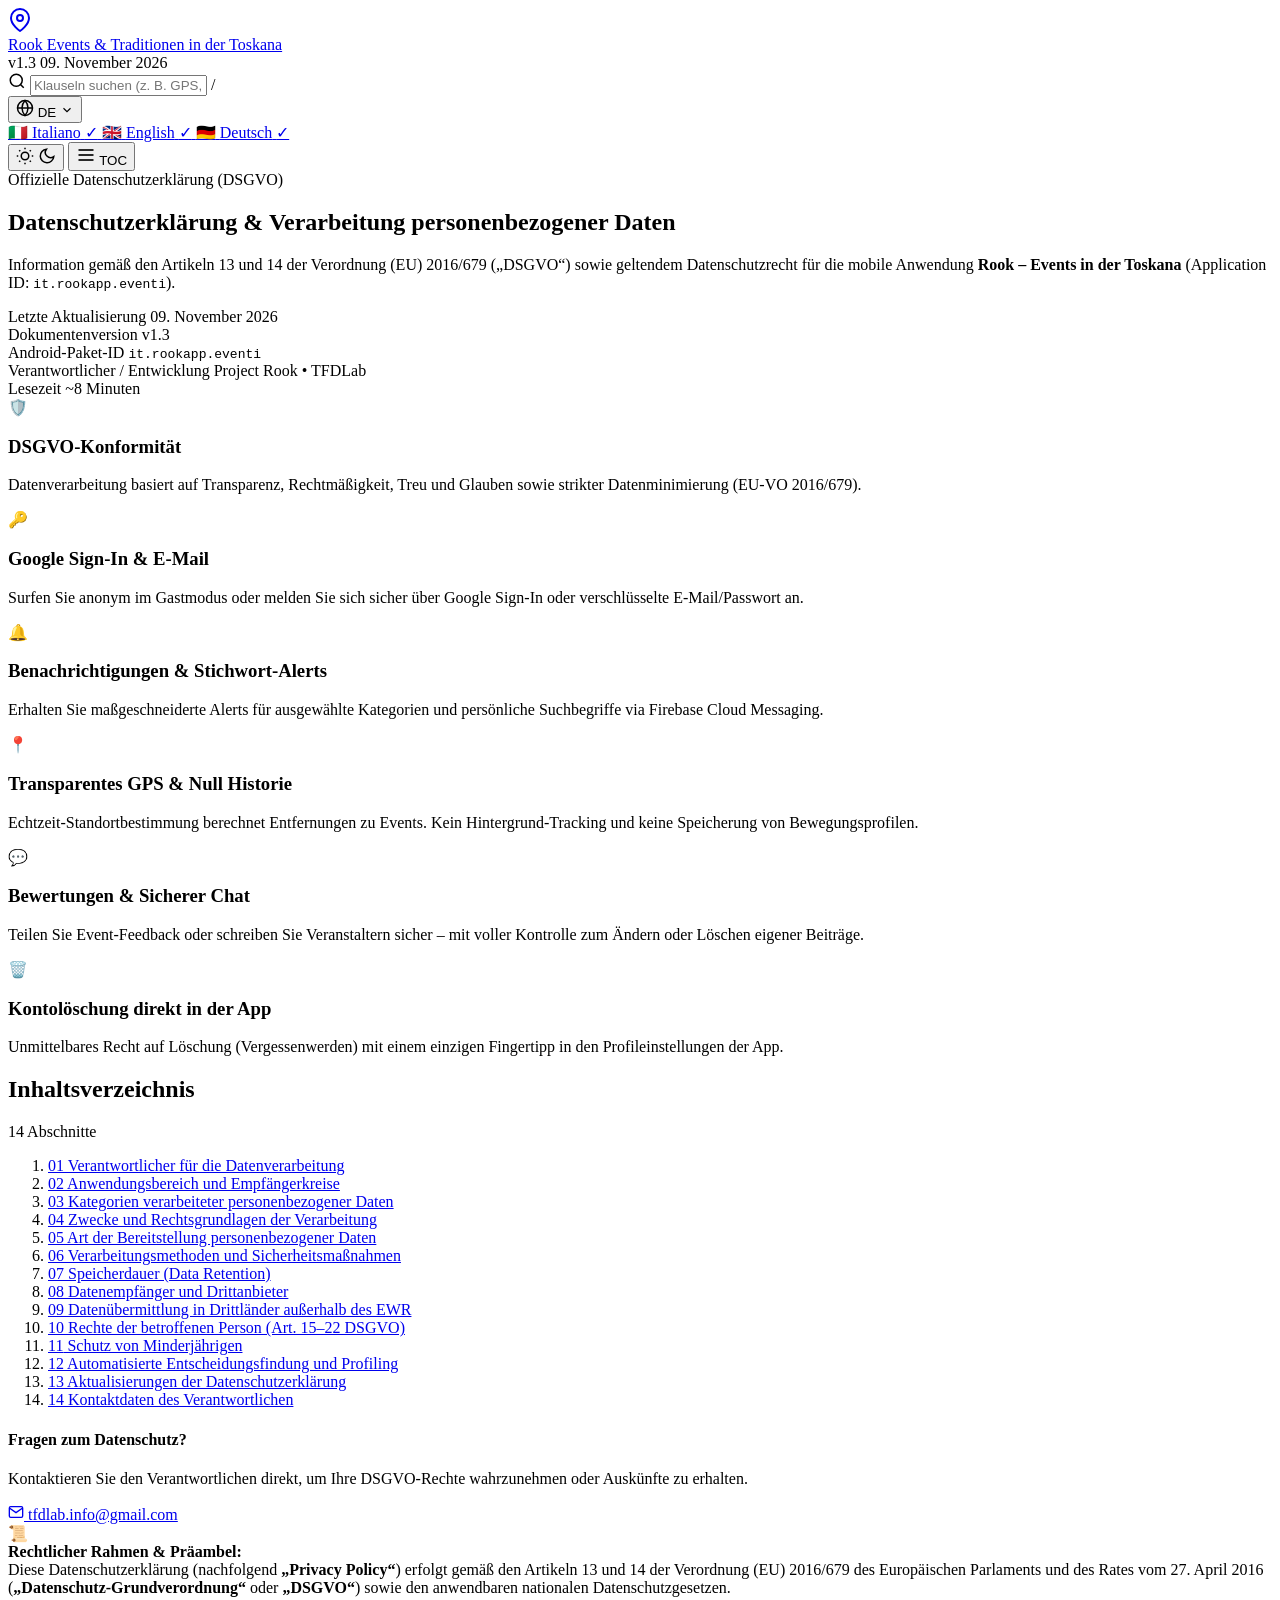
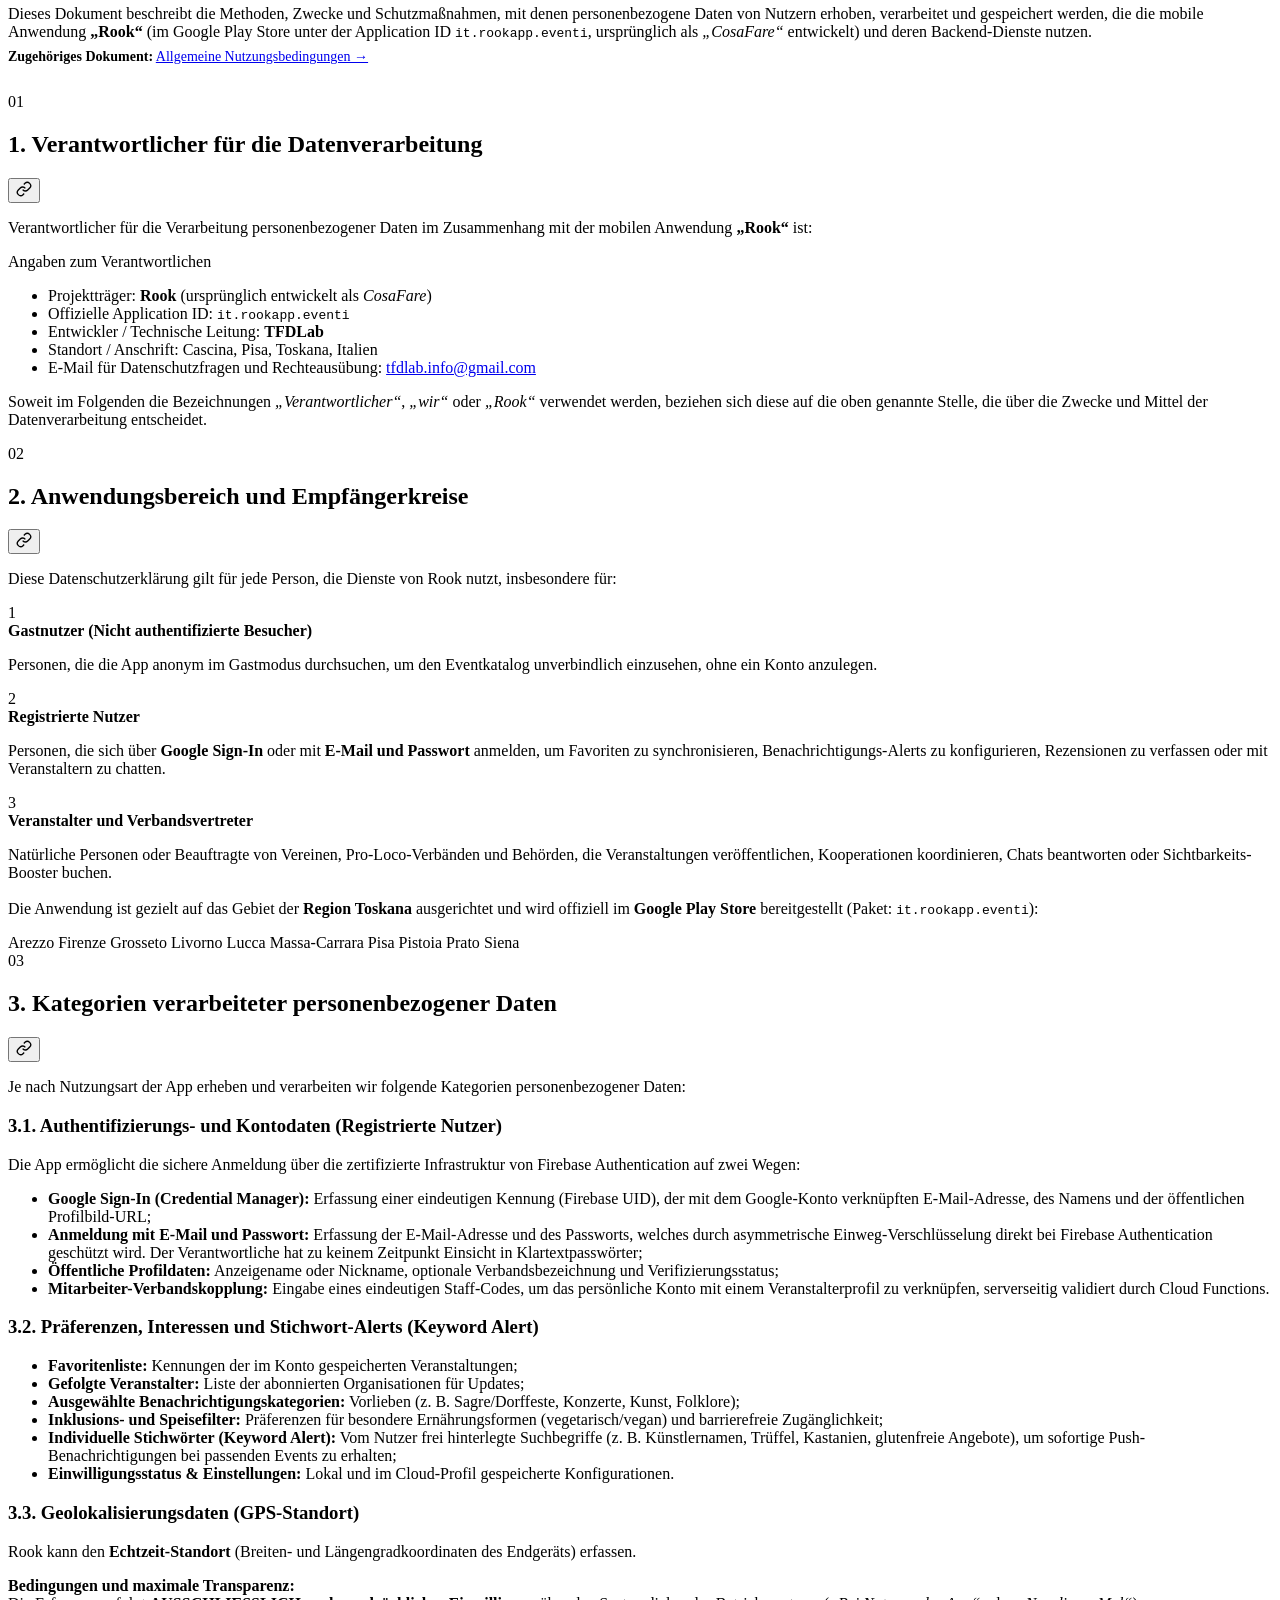
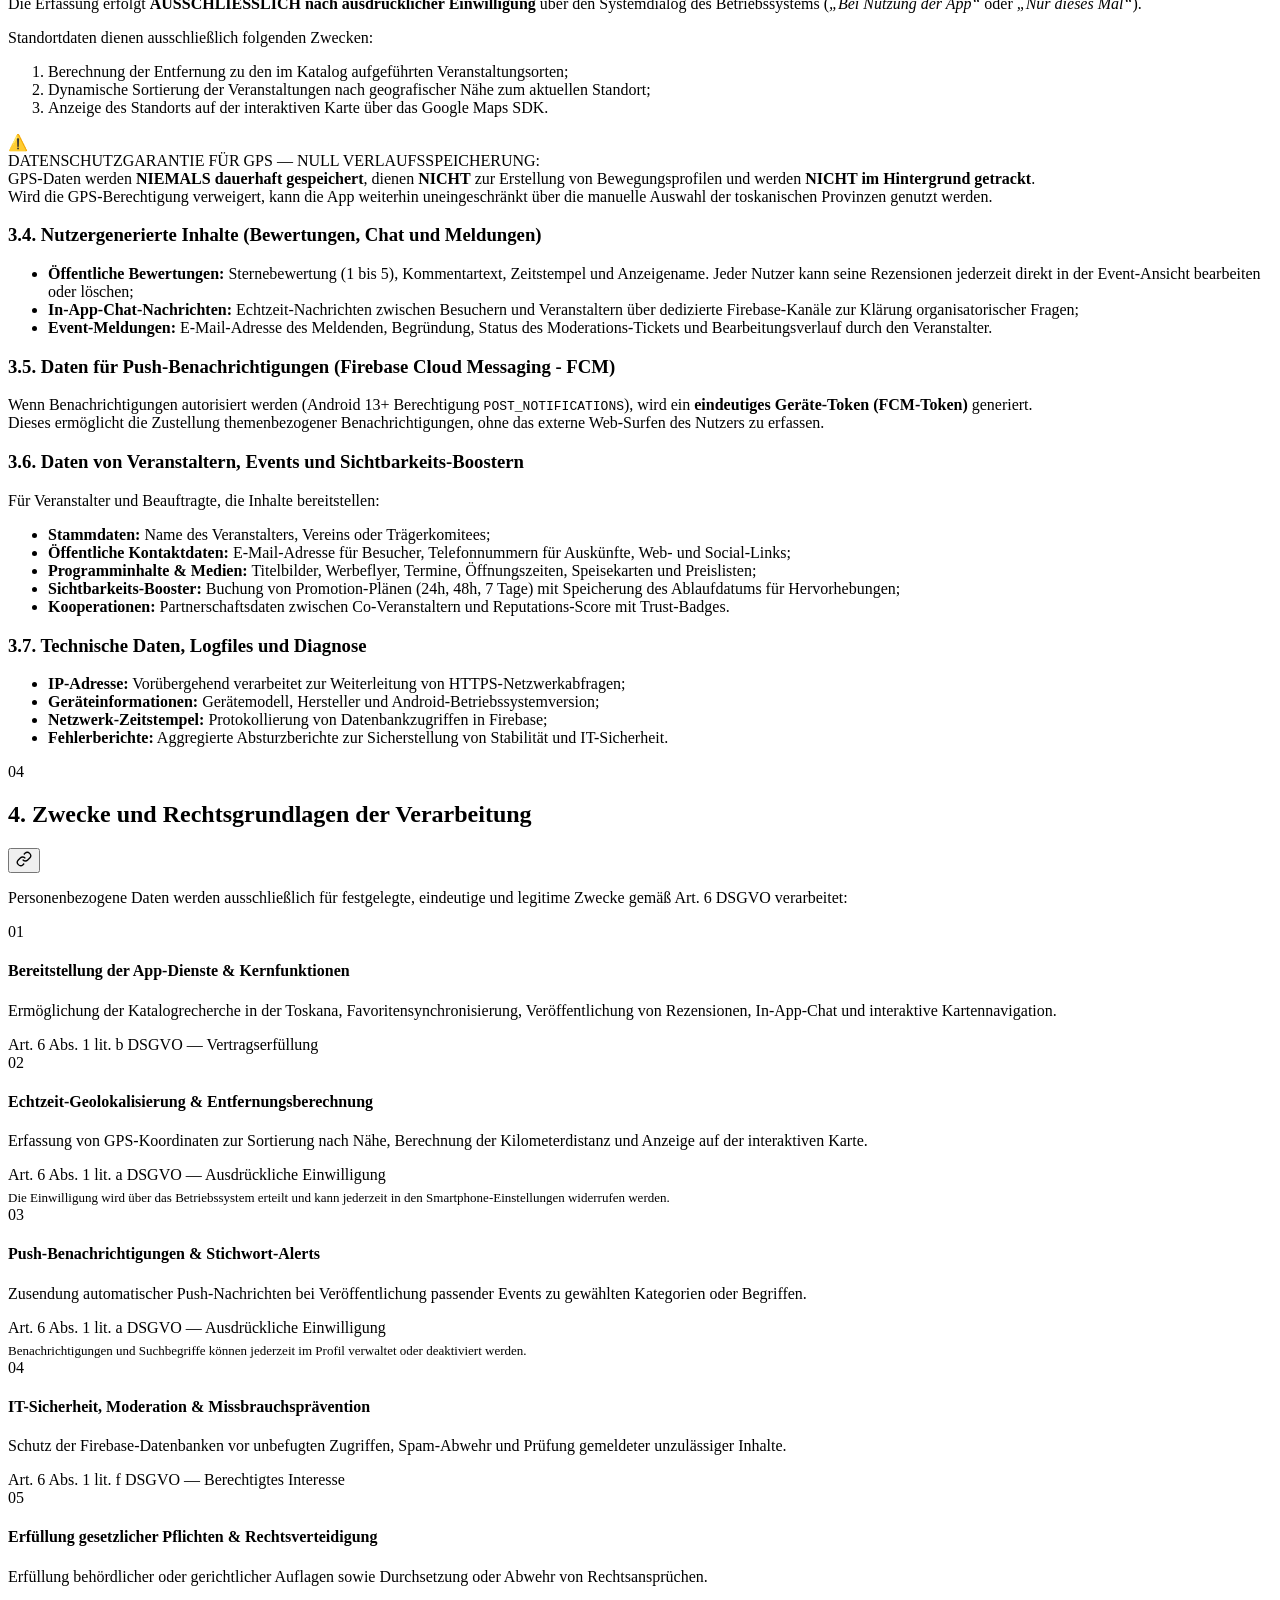
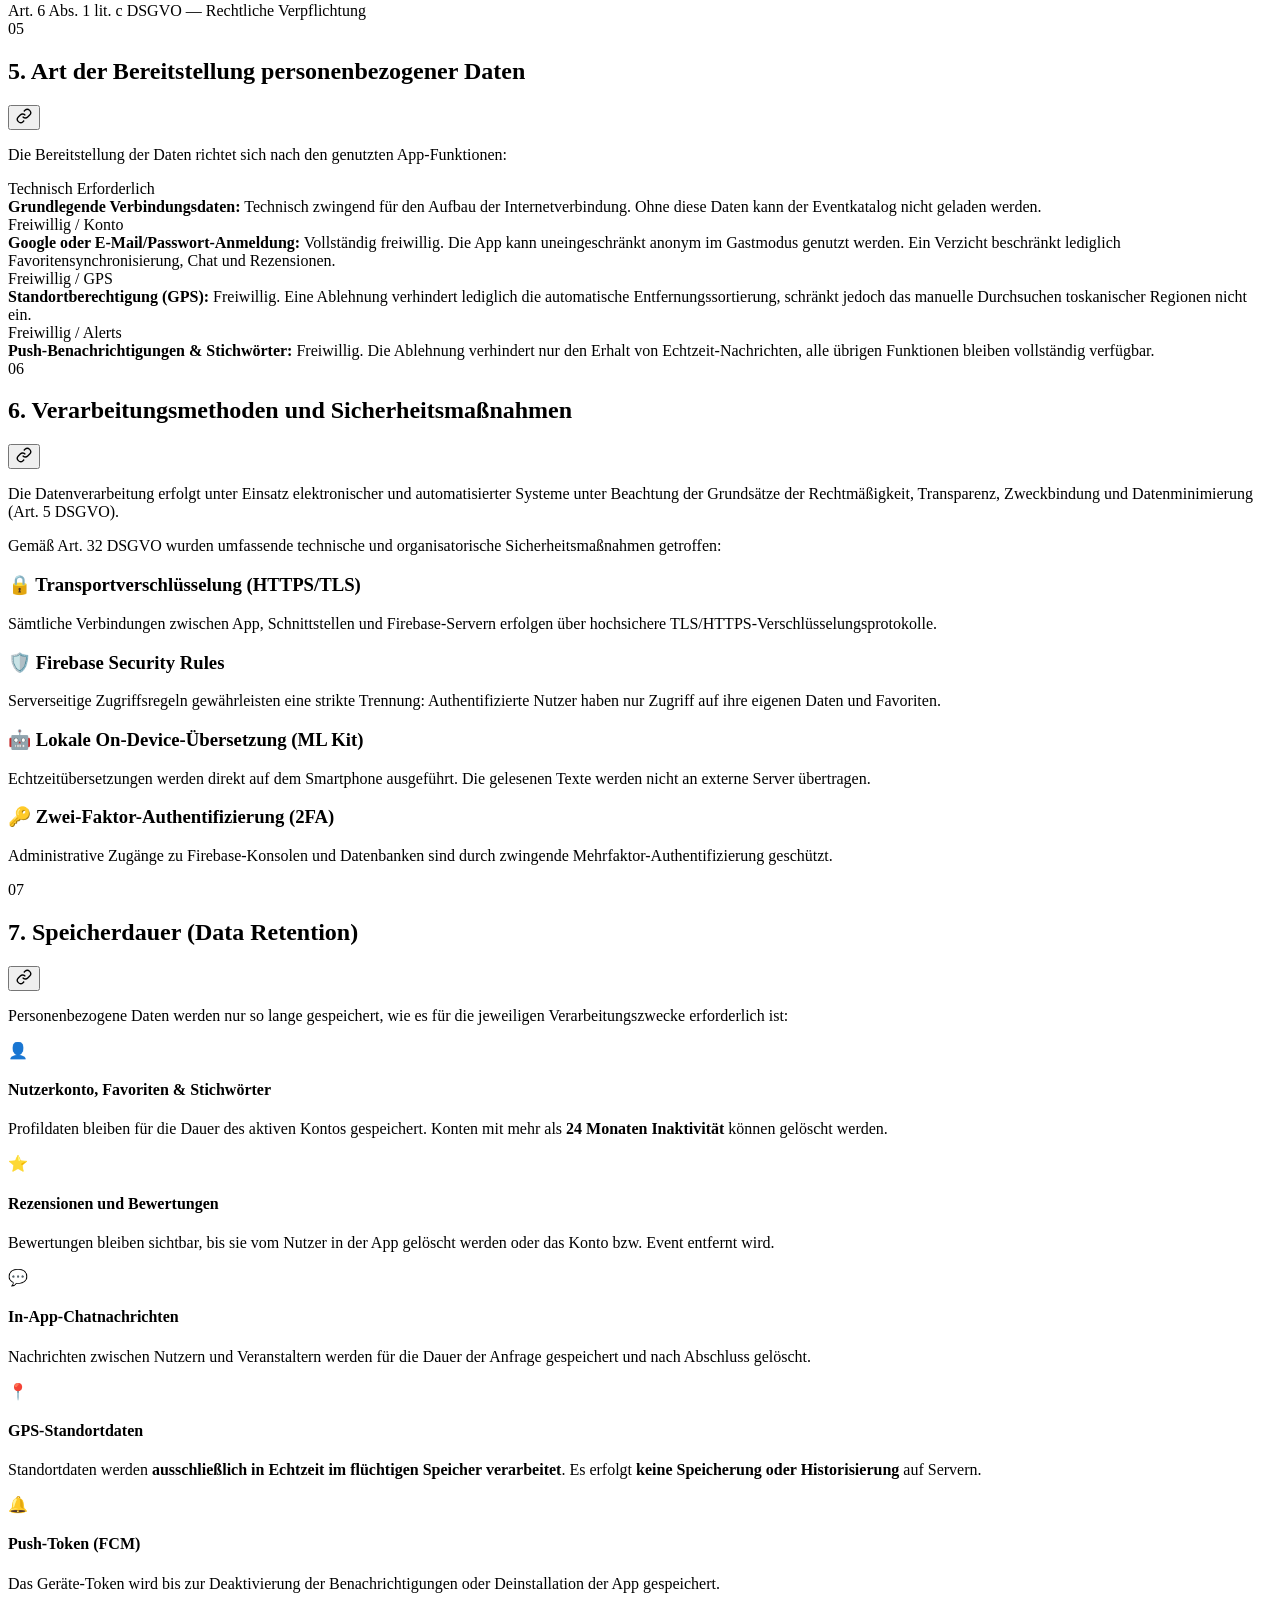
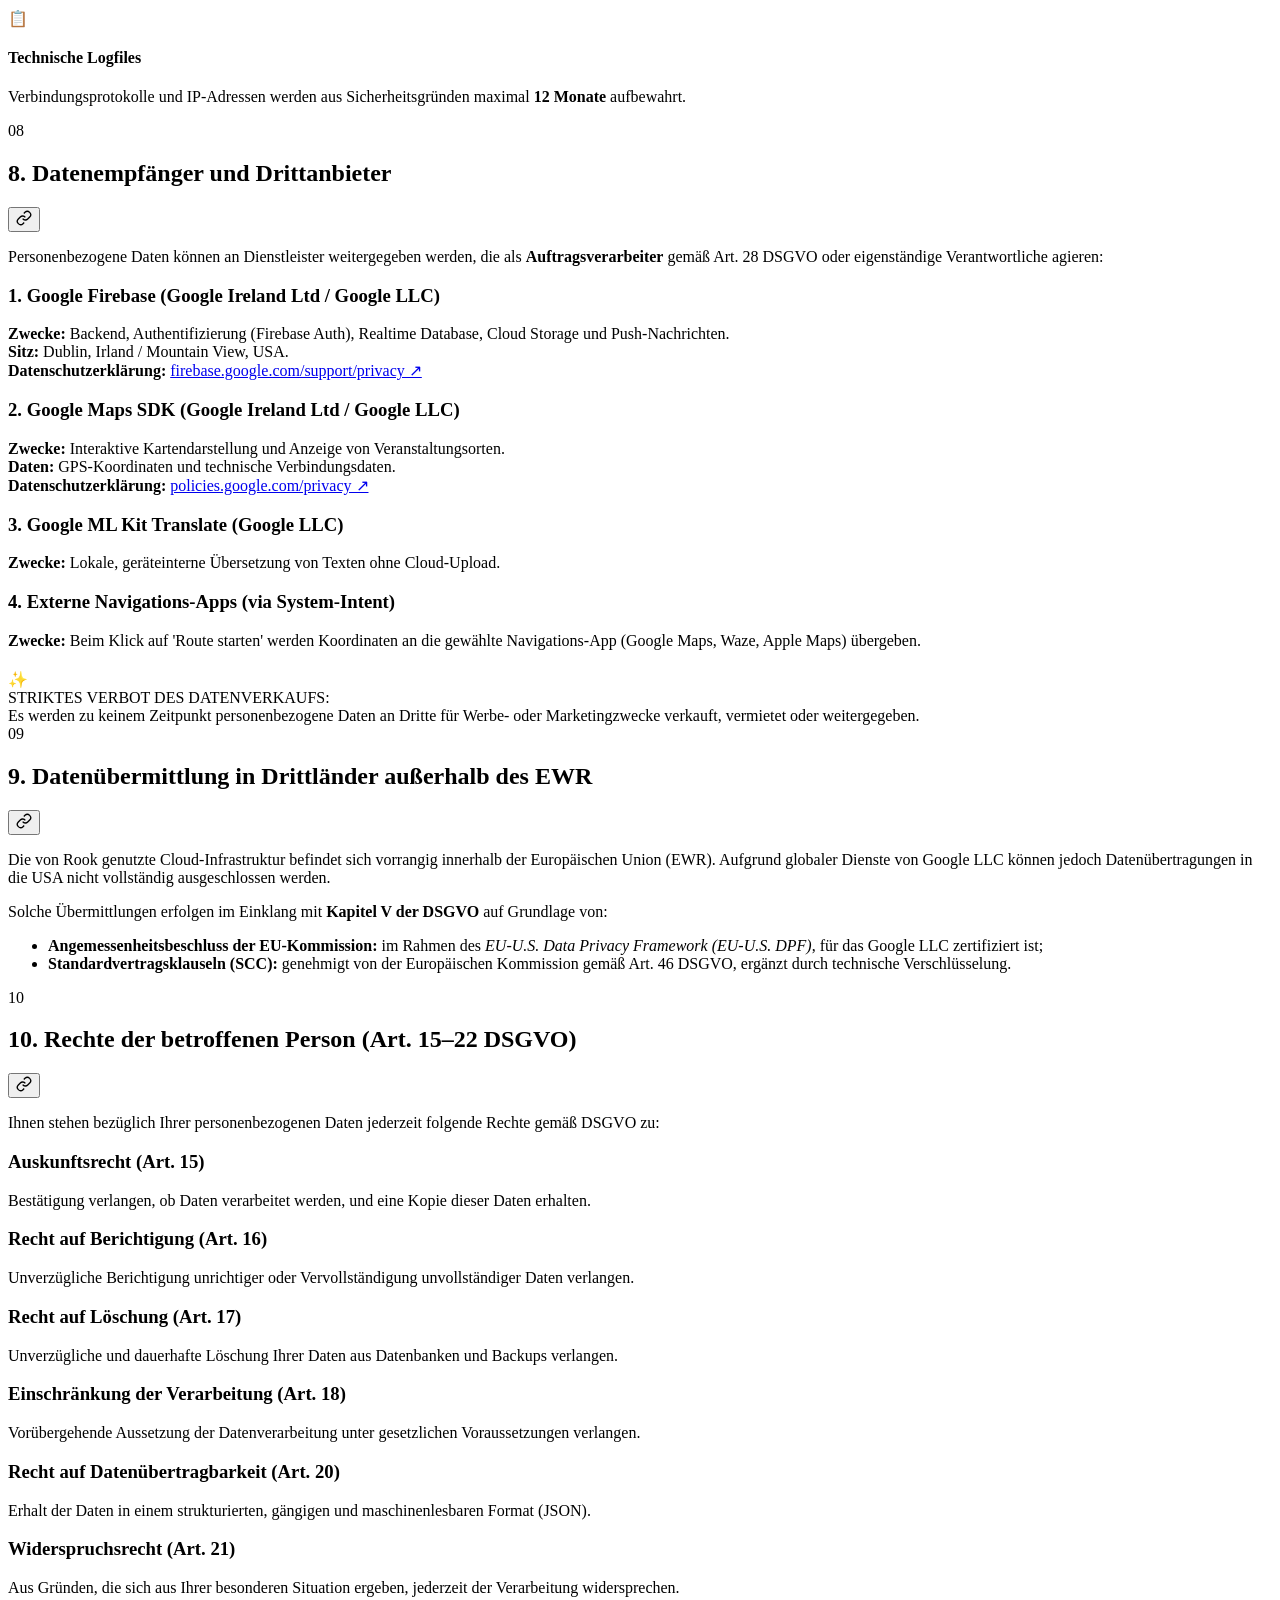
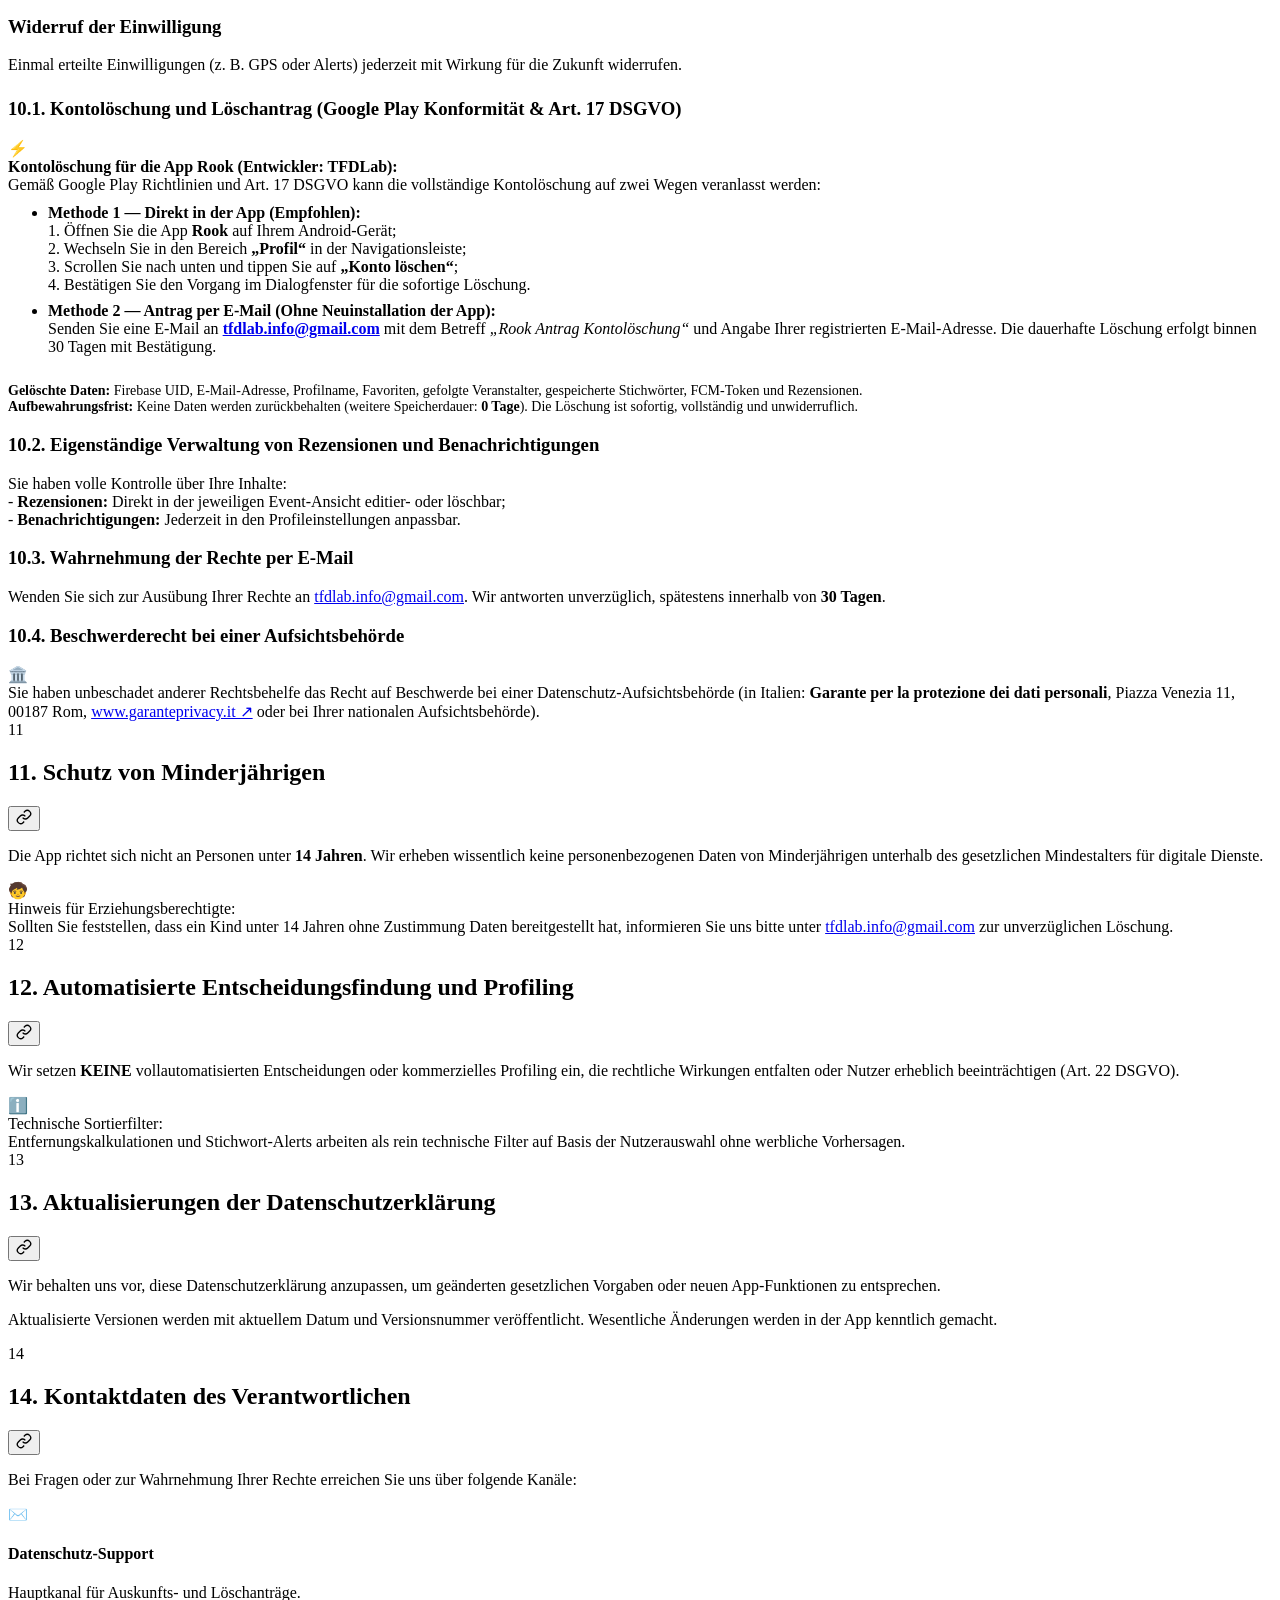
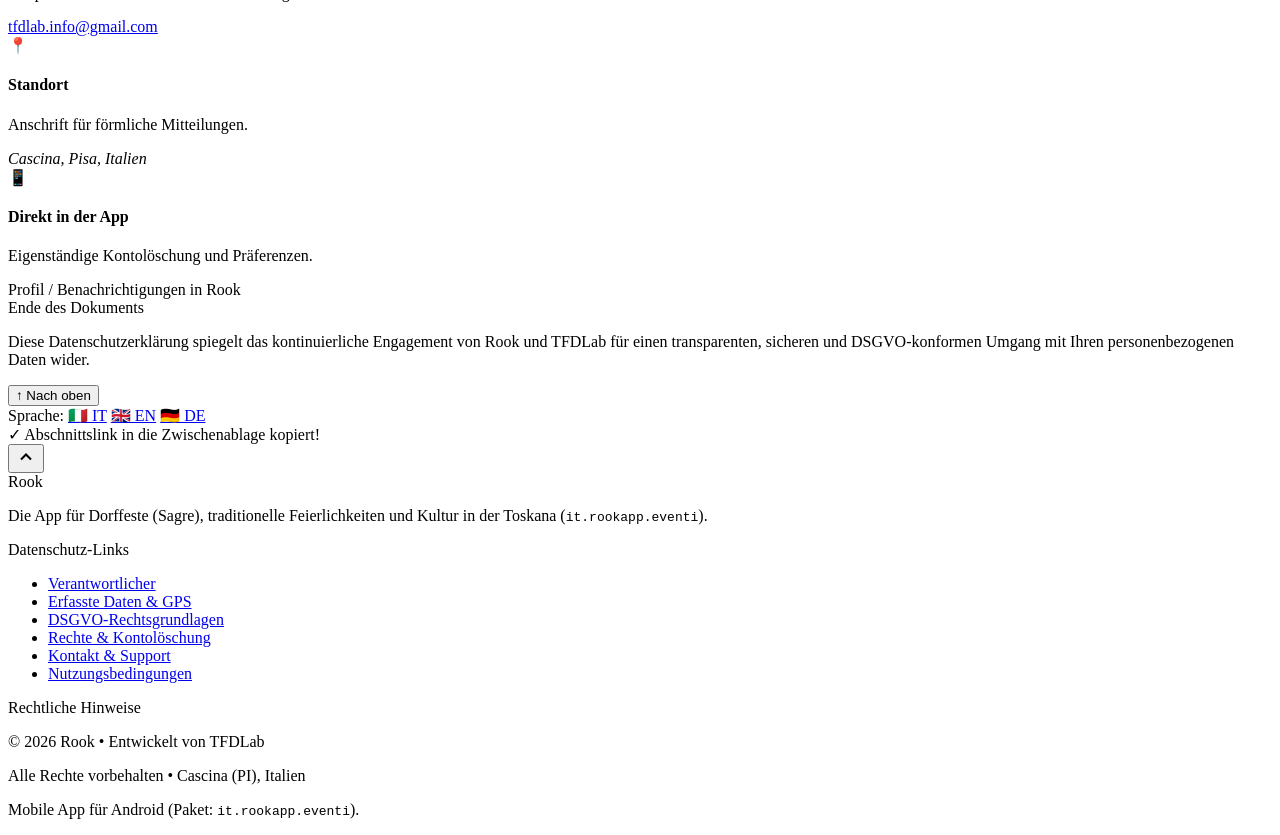
==== de.html @ cf8d80d8 "i18n: sostituito tasto stampa con selettore lingua (IT, EN, DE)" ====
<!DOCTYPE html>
<html lang="de">
<head>
  <meta charset="UTF-8">
  <meta name="viewport" content="width=device-width, initial-scale=1.0">
  <title>Datenschutzerklärung — Rook</title>
  <meta name="description" content="Informationen zur Verarbeitung personenbezogener Daten (Datenschutzerklärung) der mobilen Anwendung Rook – Events in der Toskana (it.rookapp.eventi) gemäß EU-Verordnung 2016/679 (DSGVO).">
  <meta name="theme-color" content="#c84b31">

  <!-- Favicon SVG Identitaria Rook / Toscana -->
  <link rel="icon" type="image/svg+xml" href="data:image/svg+xml,<svg xmlns='http://www.w3.org/2000/svg' viewBox='0 0 32 32'><circle cx='16' cy='16' r='16' fill='%23c84b31'/><path d='M10 8h12v4l-2 2v6h2v4H8v-4h2v-6l-2-2V8h2zm3 3v2h2v-2h-2zm4 0v2h2v-2h-2z' fill='white'/></svg>">

  <!-- Google Fonts: Plus Jakarta Sans & JetBrains Mono -->
  <link rel="preconnect" href="https://fonts.googleapis.com">
  <link rel="preconnect" href="https://fonts.gstatic.com" crossorigin>
  <link href="https://fonts.googleapis.com/css2?family=Plus+Jakarta+Sans:ital,wght@0,300;0,400;0,500;0,600;0,700;0,800;1,400&family=JetBrains+Mono:wght@400;500;700&display=swap" rel="stylesheet">

  <link rel="stylesheet" href="/privacy/style.css">
</head>
<body>
  <!-- Reading Progress Bar -->
  <div id="readingProgress" class="reading-progress-bar" aria-hidden="true"></div>

  <!-- Header -->
  <header class="site-header">
    <div class="header-container">
      <div class="brand-group">
        <a href="#hero" class="brand-logo" aria-label="Home">
          <span class="logo-icon">
            <svg viewBox="0 0 24 24" width="24" height="24" fill="none" stroke="currentColor" stroke-width="2" stroke-linecap="round" stroke-linejoin="round">
              <path d="M21 10c0 7-9 13-9 13s-9-6-9-13a9 9 0 0 1 18 0z"></path>
              <circle cx="12" cy="10" r="3"></circle>
            </svg>
          </span>
          <div class="brand-text">
            <span class="brand-name">Rook</span>
            <span class="brand-tagline">Events & Traditionen in der Toskana</span>
          </div>
        </a>
        <div class="header-badges">
          <span class="badge badge-version">v1.3</span>
          <span class="badge badge-date">09. November 2026</span>
        </div>
      </div>

      <!-- Header Actions -->
      <div class="header-actions">
        <!-- Quick Search Box -->
        <div class="search-box">
          <svg class="search-icon" viewBox="0 0 24 24" width="18" height="18" fill="none" stroke="currentColor" stroke-width="2">
            <circle cx="11" cy="11" r="8"></circle>
            <line x1="21" y1="21" x2="16.65" y2="16.65"></line>
          </svg>
          <input type="text" id="searchInput" placeholder="Klauseln suchen (z. B. GPS, Benachrichtigungen, Stichworte, Bewertungen)..." aria-label="Search">
          <button id="clearSearchBtn" class="clear-search-btn" aria-label="Clear" hidden>&times;</button>
          <span class="search-shortcut" title="Press / or Ctrl+K to search">/</span>
        </div>

        <!-- Language Switcher -->
        <div class="lang-switcher" id="langSwitcher">
          <button id="langBtn" class="action-btn lang-btn" aria-haspopup="true" aria-expanded="false" title="Switch language">
            <svg class="icon-globe" viewBox="0 0 24 24" width="18" height="18" fill="none" stroke="currentColor" stroke-width="2">
              <circle cx="12" cy="12" r="10"></circle>
              <line x1="2" y1="12" x2="22" y2="12"></line>
              <path d="M12 2a15.3 15.3 0 0 1 4 10 15.3 15.3 0 0 1-4 10 15.3 15.3 0 0 1-4-10 15.3 15.3 0 0 1 4-10z"></path>
            </svg>
            <span class="btn-text">DE</span>
            <svg class="icon-chevron" viewBox="0 0 24 24" width="14" height="14" fill="none" stroke="currentColor" stroke-width="2">
              <polyline points="6 9 12 15 18 9"></polyline>
            </svg>
          </button>
          <div class="lang-dropdown" id="langDropdown" role="menu">
            <a href="index.html" class="lang-dropdown-item" data-lang="it" role="menuitem">
              <span class="flag">🇮🇹</span>
              <span class="label">Italiano</span>
              <span class="check">✓</span>
            </a>
            <a href="en.html" class="lang-dropdown-item" data-lang="en" role="menuitem">
              <span class="flag">🇬🇧</span>
              <span class="label">English</span>
              <span class="check">✓</span>
            </a>
            <a href="#" class="lang-dropdown-item active" data-lang="de" role="menuitem">
              <span class="flag">🇩🇪</span>
              <span class="label">Deutsch</span>
              <span class="check">✓</span>
            </a>
          </div>
        </div>

        <!-- Light/Dark Theme Switcher -->
        <button id="themeToggle" class="action-btn theme-btn" aria-label="Toggle dark/light theme" title="Toggle theme">
          <svg class="icon-sun" viewBox="0 0 24 24" width="18" height="18" fill="none" stroke="currentColor" stroke-width="2">
            <circle cx="12" cy="12" r="5"></circle>
            <line x1="12" y1="1" x2="12" y2="3"></line>
            <line x1="12" y1="21" x2="12" y2="23"></line>
            <line x1="4.22" y1="4.22" x2="5.64" y2="5.64"></line>
            <line x1="18.36" y1="18.36" x2="19.78" y2="19.78"></line>
            <line x1="1" y1="12" x2="3" y2="12"></line>
            <line x1="21" y1="12" x2="23" y2="12"></line>
            <line x1="4.22" y1="19.78" x2="5.64" y2="18.36"></line>
            <line x1="18.36" y1="5.64" x2="19.78" y2="4.22"></line>
          </svg>
          <svg class="icon-moon" viewBox="0 0 24 24" width="18" height="18" fill="none" stroke="currentColor" stroke-width="2">
            <path d="M21 12.79A9 9 0 1 1 11.21 3 7 7 0 0 0 21 12.79z"></path>
          </svg>
        </button>

        <!-- Mobile TOC Toggle -->
        <button id="mobileTocToggle" class="action-btn mobile-toc-btn" aria-label="Toggle contents index">
          <svg viewBox="0 0 24 24" width="20" height="20" fill="none" stroke="currentColor" stroke-width="2">
            <line x1="3" y1="12" x2="21" y2="12"></line>
            <line x1="3" y1="6" x2="21" y2="6"></line>
            <line x1="3" y1="18" x2="21" y2="18"></line>
          </svg>
          <span class="btn-text">TOC</span>
        </button>
      </div>
    </div>
  </header>

  <!-- Search Results Counter -->
  <div id="searchStatusBar" class="search-status-bar" hidden>
    <div class="search-status-inner">
      <span id="searchResultCount">0 matches found</span>
      <div class="search-nav-controls">
        <button id="prevMatchBtn" title="Previous (Shift+Enter)">&uarr;</button>
        <button id="nextMatchBtn" title="Next (Enter)">&darr;</button>
        <button id="closeSearchAlertBtn" class="close-search">&times;</button>
      </div>
    </div>
  </div>

  <!-- Main Container -->
  <div class="main-wrapper">
    <!-- Hero Section -->
    <section id="hero" class="hero-section">
      <div class="hero-content">
        <div class="hero-badge">
          <span class="badge-dot"></span>
          Offizielle Datenschutzerklärung (DSGVO)
        </div>
        <h1 class="hero-title">Datenschutzerklärung & Verarbeitung personenbezogener Daten</h1>
        <p class="hero-subtitle">
          Information gemäß den Artikeln 13 und 14 der Verordnung (EU) 2016/679 („DSGVO“) sowie geltendem Datenschutzrecht für die mobile Anwendung <strong>Rook – Events in der Toskana</strong> (Application ID: <code>it.rookapp.eventi</code>).
        </p>

        <!-- Metadata Strip -->
        <div class="meta-strip">
          <div class="meta-item">
            <span class="meta-label">Letzte Aktualisierung</span>
            <span class="meta-value">09. November 2026</span>
          </div>
          <div class="meta-divider"></div>
          <div class="meta-item">
            <span class="meta-label">Dokumentenversion</span>
            <span class="meta-value">v1.3</span>
          </div>
          <div class="meta-divider"></div>
          <div class="meta-item">
            <span class="meta-label">Android-Paket-ID</span>
            <span class="meta-value"><code>it.rookapp.eventi</code></span>
          </div>
          <div class="meta-divider"></div>
          <div class="meta-item">
            <span class="meta-label">Verantwortlicher / Entwicklung</span>
            <span class="meta-value">Project Rook &bull; TFDLab</span>
          </div>
          <div class="meta-divider"></div>
          <div class="meta-item">
            <span class="meta-label">Lesezeit</span>
            <span class="meta-value" id="readTimeEstimate">~8 Minuten</span>
          </div>
        </div>

        <!-- Key Points Cards Grid -->
        <div class="key-points-grid">
          <div class="point-card">
            <div class="point-icon">🛡️</div>
            <div class="point-body">
              <h3>DSGVO-Konformität</h3>
              <p>Datenverarbeitung basiert auf Transparenz, Rechtmäßigkeit, Treu und Glauben sowie strikter Datenminimierung (EU-VO 2016/679).</p>
            </div>
          </div>
          <div class="point-card">
            <div class="point-icon">🔑</div>
            <div class="point-body">
              <h3>Google Sign-In & E-Mail</h3>
              <p>Surfen Sie anonym im Gastmodus oder melden Sie sich sicher über Google Sign-In oder verschlüsselte E-Mail/Passwort an.</p>
            </div>
          </div>
          <div class="point-card">
            <div class="point-icon">🔔</div>
            <div class="point-body">
              <h3>Benachrichtigungen & Stichwort-Alerts</h3>
              <p>Erhalten Sie maßgeschneiderte Alerts für ausgewählte Kategorien und persönliche Suchbegriffe via Firebase Cloud Messaging.</p>
            </div>
          </div>
          <div class="point-card">
            <div class="point-icon">📍</div>
            <div class="point-body">
              <h3>Transparentes GPS & Null Historie</h3>
              <p>Echtzeit-Standortbestimmung berechnet Entfernungen zu Events. Kein Hintergrund-Tracking und keine Speicherung von Bewegungsprofilen.</p>
            </div>
          </div>
          <div class="point-card">
            <div class="point-icon">💬</div>
            <div class="point-body">
              <h3>Bewertungen & Sicherer Chat</h3>
              <p>Teilen Sie Event-Feedback oder schreiben Sie Veranstaltern sicher – mit voller Kontrolle zum Ändern oder Löschen eigener Beiträge.</p>
            </div>
          </div>
          <div class="point-card">
            <div class="point-icon">🗑️</div>
            <div class="point-body">
              <h3>Kontolöschung direkt in der App</h3>
              <p>Unmittelbares Recht auf Löschung (Vergessenwerden) mit einem einzigen Fingertipp in den Profileinstellungen der App.</p>
            </div>
          </div>
        </div>
      </div>
    </section>

    <!-- Two-column Layout: TOC Sidebar + Document Content -->
    <div class="content-layout">
      <!-- Sidebar TOC -->
      <aside class="sidebar-wrapper" id="sidebarWrapper">
        <div class="sidebar-sticky">
          <div class="sidebar-header">
            <h2 class="sidebar-title">Inhaltsverzeichnis</h2>
            <span class="toc-counter">14 Abschnitte</span>
          </div>

          <nav class="toc-nav" id="tocNav" aria-label="TOC">
            <ol class="toc-list">
              <li><a href="#sec-1" class="toc-link"><span class="toc-num">01</span> Verantwortlicher für die Datenverarbeitung</a></li>
              <li><a href="#sec-2" class="toc-link"><span class="toc-num">02</span> Anwendungsbereich und Empfängerkreise</a></li>
              <li><a href="#sec-3" class="toc-link"><span class="toc-num">03</span> Kategorien verarbeiteter personenbezogener Daten</a></li>
              <li><a href="#sec-4" class="toc-link"><span class="toc-num">04</span> Zwecke und Rechtsgrundlagen der Verarbeitung</a></li>
              <li><a href="#sec-5" class="toc-link"><span class="toc-num">05</span> Art der Bereitstellung personenbezogener Daten</a></li>
              <li><a href="#sec-6" class="toc-link"><span class="toc-num">06</span> Verarbeitungsmethoden und Sicherheitsmaßnahmen</a></li>
              <li><a href="#sec-7" class="toc-link"><span class="toc-num">07</span> Speicherdauer (Data Retention)</a></li>
              <li><a href="#sec-8" class="toc-link"><span class="toc-num">08</span> Datenempfänger und Drittanbieter</a></li>
              <li><a href="#sec-9" class="toc-link"><span class="toc-num">09</span> Datenübermittlung in Drittländer außerhalb des EWR</a></li>
              <li><a href="#sec-10" class="toc-link"><span class="toc-num">10</span> Rechte der betroffenen Person (Art. 15–22 DSGVO)</a></li>
              <li><a href="#sec-11" class="toc-link"><span class="toc-num">11</span> Schutz von Minderjährigen</a></li>
              <li><a href="#sec-12" class="toc-link"><span class="toc-num">12</span> Automatisierte Entscheidungsfindung und Profiling</a></li>
              <li><a href="#sec-13" class="toc-link"><span class="toc-num">13</span> Aktualisierungen der Datenschutzerklärung</a></li>
              <li><a href="#sec-14" class="toc-link"><span class="toc-num">14</span> Kontaktdaten des Verantwortlichen</a></li>
            </ol>
          </nav>

          <!-- Sidebar Help Card -->
          <div class="sidebar-help-card">
            <h4>Fragen zum Datenschutz?</h4>
            <p>Kontaktieren Sie den Verantwortlichen direkt, um Ihre DSGVO-Rechte wahrzunehmen oder Auskünfte zu erhalten.</p>
            <a href="mailto:tfdlab.info@gmail.com" class="sidebar-contact-btn">
              <svg viewBox="0 0 24 24" width="16" height="16" fill="none" stroke="currentColor" stroke-width="2">
                <path d="M4 4h16c1.1 0 2 .9 2 2v12c0 1.1-.9 2-2 2H4c-1.1 0-2-.9-2-2V6c0-1.1.9-2 2-2z"></path>
                <polyline points="22,6 12,13 2,6"></polyline>
              </svg>
              <span>tfdlab.info@gmail.com</span>
            </a>
          </div>
        </div>
      </aside>

      <!-- Legal Document Content -->
      <main class="legal-document" id="legalDocument">

        <!-- Callout Premise -->
        <div class="callout callout-gdpr" style="margin-bottom: 28px;">
          <div class="callout-icon">📜</div>
          <div class="callout-content">
            <strong>Rechtlicher Rahmen & Präambel:</strong><br>
            Diese Datenschutzerklärung (nachfolgend <strong>„Privacy Policy“</strong>) erfolgt gemäß den Artikeln 13 und 14 der Verordnung (EU) 2016/679 des Europäischen Parlaments und des Rates vom 27. April 2016 (<strong>„Datenschutz-Grundverordnung“</strong> oder <strong>„DSGVO“</strong>) sowie den anwendbaren nationalen Datenschutzgesetzen.
            <p style="margin-top: 8px; margin-bottom: 0;">
              Dieses Dokument beschreibt die Methoden, Zwecke und Schutzmaßnahmen, mit denen personenbezogene Daten von Nutzern erhoben, verarbeitet und gespeichert werden, die die mobile Anwendung <strong>„Rook“</strong> (im Google Play Store unter der Application ID <code>it.rookapp.eventi</code>, ursprünglich als <em>„CosaFare“</em> entwickelt) und deren Backend-Dienste nutzen.
            </p>
            <p style="margin-top: 8px; margin-bottom: 0; font-size: 0.875rem;">
              <strong>Zugehöriges Dokument:</strong> <a href="/terms/de" class="link-styled">Allgemeine Nutzungsbedingungen &rarr;</a>
            </p>
          </div>
        </div>

        <!-- ========================================== -->
        <!-- SECTION 1 -->
        <!-- ========================================== -->
        <article id="sec-1" class="legal-section">
          <header class="section-header">
            <span class="section-tag">01</span>
            <div class="title-with-anchor">
              <h2 class="section-title">1. Verantwortlicher für die Datenverarbeitung</h2>
              <button class="copy-anchor-btn" data-target="sec-1" title="Copy section link">
                <svg viewBox="0 0 24 24" width="16" height="16" fill="none" stroke="currentColor" stroke-width="2">
                  <path d="M10 13a5 5 0 0 0 7.54.54l3-3a5 5 0 0 0-7.07-7.07l-1.72 1.71"></path>
                  <path d="M14 11a5 5 0 0 0-7.54-.54l-3 3a5 5 0 0 0 7.07 7.07l1.71-1.71"></path>
                </svg>
              </button>
            </div>
          </header>

          <div class="section-content">
            <p>Verantwortlicher für die Verarbeitung personenbezogener Daten im Zusammenhang mit der mobilen Anwendung <strong>„Rook“</strong> ist:</p>

            <div class="operator-card">
              <div class="operator-badge">Angaben zum Verantwortlichen</div>
              <ul class="operator-details">
                <li>
                  <span class="detail-label">Projektträger:</span>
                  <span class="detail-value"><strong>Rook</strong> (ursprünglich entwickelt als <em>CosaFare</em>)</span>
                </li>
                <li>
                  <span class="detail-label">Offizielle Application ID:</span>
                  <span class="detail-value"><code>it.rookapp.eventi</code></span>
                </li>
                <li>
                  <span class="detail-label">Entwickler / Technische Leitung:</span>
                  <span class="detail-value"><strong>TFDLab</strong></span>
                </li>
                <li>
                  <span class="detail-label">Standort / Anschrift:</span>
                  <span class="detail-value">Cascina, Pisa, Toskana, Italien</span>
                </li>
                <li>
                  <span class="detail-label">E-Mail für Datenschutzfragen und Rechteausübung:</span>
                  <span class="detail-value"><a href="mailto:tfdlab.info@gmail.com" class="link-styled">tfdlab.info@gmail.com</a></span>
                </li>
              </ul>
            </div>

            <p>Soweit im Folgenden die Bezeichnungen <em>„Verantwortlicher“</em>, <em>„wir“</em> oder <em>„Rook“</em> verwendet werden, beziehen sich diese auf die oben genannte Stelle, die über die Zwecke und Mittel der Datenverarbeitung entscheidet.</p>
          </div>
        </article>

        <!-- ========================================== -->
        <!-- SECTION 2 -->
        <!-- ========================================== -->
        <article id="sec-2" class="legal-section">
          <header class="section-header">
            <span class="section-tag">02</span>
            <div class="title-with-anchor">
              <h2 class="section-title">2. Anwendungsbereich und Empfängerkreise</h2>
              <button class="copy-anchor-btn" data-target="sec-2" title="Copy section link">
                <svg viewBox="0 0 24 24" width="16" height="16" fill="none" stroke="currentColor" stroke-width="2">
                  <path d="M10 13a5 5 0 0 0 7.54.54l3-3a5 5 0 0 0-7.07-7.07l-1.72 1.71"></path>
                  <path d="M14 11a5 5 0 0 0-7.54-.54l-3 3a5 5 0 0 0 7.07 7.07l1.71-1.71"></path>
                </svg>
              </button>
            </div>
          </header>

          <div class="section-content">
            <p>Diese Datenschutzerklärung gilt für jede Person, die Dienste von Rook nutzt, insbesondere für:</p>

            <div class="scope-cards-list">
              <div class="scope-item">
                <span class="scope-badge">1</span>
                <div>
                  <strong>Gastnutzer (Nicht authentifizierte Besucher)</strong>
                  <p>Personen, die die App anonym im Gastmodus durchsuchen, um den Eventkatalog unverbindlich einzusehen, ohne ein Konto anzulegen.</p>
                </div>
              </div>
              <div class="scope-item">
                <span class="scope-badge">2</span>
                <div>
                  <strong>Registrierte Nutzer</strong>
                  <p>Personen, die sich über <strong>Google Sign-In</strong> oder mit <strong>E-Mail und Passwort</strong> anmelden, um Favoriten zu synchronisieren, Benachrichtigungs-Alerts zu konfigurieren, Rezensionen zu verfassen oder mit Veranstaltern zu chatten.</p>
                </div>
              </div>
              <div class="scope-item">
                <span class="scope-badge">3</span>
                <div>
                  <strong>Veranstalter und Verbandsvertreter</strong>
                  <p>Natürliche Personen oder Beauftragte von Vereinen, Pro-Loco-Verbänden und Behörden, die Veranstaltungen veröffentlichen, Kooperationen koordinieren, Chats beantworten oder Sichtbarkeits-Booster buchen.</p>
                </div>
              </div>
            </div>

            <p style="margin-top: 18px;">Die Anwendung ist gezielt auf das Gebiet der <strong>Region Toskana</strong> ausgerichtet und wird offiziell im <strong>Google Play Store</strong> bereitgestellt (Paket: <code>it.rookapp.eventi</code>):</p>

            <div class="provinces-pills">
              <span class="province-pill">Arezzo</span>
              <span class="province-pill">Firenze</span>
              <span class="province-pill">Grosseto</span>
              <span class="province-pill">Livorno</span>
              <span class="province-pill">Lucca</span>
              <span class="province-pill">Massa-Carrara</span>
              <span class="province-pill">Pisa</span>
              <span class="province-pill">Pistoia</span>
              <span class="province-pill">Prato</span>
              <span class="province-pill">Siena</span>
            </div>
          </div>
        </article>

        <!-- ========================================== -->
        <!-- SECTION 3 -->
        <!-- ========================================== -->
        <article id="sec-3" class="legal-section">
          <header class="section-header">
            <span class="section-tag">03</span>
            <div class="title-with-anchor">
              <h2 class="section-title">3. Kategorien verarbeiteter personenbezogener Daten</h2>
              <button class="copy-anchor-btn" data-target="sec-3" title="Copy section link">
                <svg viewBox="0 0 24 24" width="16" height="16" fill="none" stroke="currentColor" stroke-width="2">
                  <path d="M10 13a5 5 0 0 0 7.54.54l3-3a5 5 0 0 0-7.07-7.07l-1.72 1.71"></path>
                  <path d="M14 11a5 5 0 0 0-7.54-.54l-3 3a5 5 0 0 0 7.07 7.07l1.71-1.71"></path>
                </svg>
              </button>
            </div>
          </header>

          <div class="section-content">
            <p>Je nach Nutzungsart der App erheben und verarbeiten wir folgende Kategorien personenbezogener Daten:</p>

            <!-- 3.1 Account -->
            <div class="subsection">
              <h3 class="subsection-title">3.1. Authentifizierungs- und Kontodaten (Registrierte Nutzer)</h3>
              <p>Die App ermöglicht die sichere Anmeldung über die zertifizierte Infrastruktur von Firebase Authentication auf zwei Wegen:</p>
              <ul class="styled-list">
                <li><strong>Google Sign-In (Credential Manager):</strong> Erfassung einer eindeutigen Kennung (Firebase UID), der mit dem Google-Konto verknüpften E-Mail-Adresse, des Namens und der öffentlichen Profilbild-URL;</li><li><strong>Anmeldung mit E-Mail und Passwort:</strong> Erfassung der E-Mail-Adresse und des Passworts, welches durch asymmetrische Einweg-Verschlüsselung direkt bei Firebase Authentication geschützt wird. Der Verantwortliche hat zu keinem Zeitpunkt Einsicht in Klartextpasswörter;</li><li><strong>Öffentliche Profildaten:</strong> Anzeigename oder Nickname, optionale Verbandsbezeichnung und Verifizierungsstatus;</li><li><strong>Mitarbeiter-Verbandskopplung:</strong> Eingabe eines eindeutigen Staff-Codes, um das persönliche Konto mit einem Veranstalterprofil zu verknüpfen, serverseitig validiert durch Cloud Functions.</li>
              </ul>
            </div>

            <!-- 3.2 Preferences & Keywords -->
            <div class="subsection">
              <h3 class="subsection-title">3.2. Präferenzen, Interessen und Stichwort-Alerts (Keyword Alert)</h3>
              <ul class="styled-list">
                <li><strong>Favoritenliste:</strong> Kennungen der im Konto gespeicherten Veranstaltungen;</li><li><strong>Gefolgte Veranstalter:</strong> Liste der abonnierten Organisationen für Updates;</li><li><strong>Ausgewählte Benachrichtigungskategorien:</strong> Vorlieben (z. B. Sagre/Dorffeste, Konzerte, Kunst, Folklore);</li><li><strong>Inklusions- und Speisefilter:</strong> Präferenzen für besondere Ernährungsformen (vegetarisch/vegan) und barrierefreie Zugänglichkeit;</li><li><strong>Individuelle Stichwörter (Keyword Alert):</strong> Vom Nutzer frei hinterlegte Suchbegriffe (z. B. Künstlernamen, Trüffel, Kastanien, glutenfreie Angebote), um sofortige Push-Benachrichtigungen bei passenden Events zu erhalten;</li><li><strong>Einwilligungsstatus & Einstellungen:</strong> Lokal und im Cloud-Profil gespeicherte Konfigurationen.</li>
              </ul>
            </div>

            <!-- 3.3 GPS -->
            <div class="subsection">
              <h3 class="subsection-title">3.3. Geolokalisierungsdaten (GPS-Standort)</h3>
              <p>Rook kann den <strong>Echtzeit-Standort</strong> (Breiten- und Längengradkoordinaten des Endgeräts) erfassen.</p>
              <p><strong>Bedingungen und maximale Transparenz:</strong><br>Die Erfassung erfolgt <strong>AUSSCHLIESSLICH nach ausdrücklicher Einwilligung</strong> über den Systemdialog des Betriebssystems (<em>„Bei Nutzung der App“</em> oder <em>„Nur dieses Mal“</em>).</p>
              <p>Standortdaten dienen ausschließlich folgenden Zwecken:</p>
              <ol class="styled-list">
                <li>Berechnung der Entfernung zu den im Katalog aufgeführten Veranstaltungsorten;</li><li>Dynamische Sortierung der Veranstaltungen nach geografischer Nähe zum aktuellen Standort;</li><li>Anzeige des Standorts auf der interaktiven Karte über das Google Maps SDK.</li>
              </ol>

              <div class="callout callout-warning">
                <div class="callout-icon">⚠️</div>
                <div class="callout-content">
                  DATENSCHUTZGARANTIE FÜR GPS — NULL VERLAUFSSPEICHERUNG:<br>GPS-Daten werden <strong>NIEMALS dauerhaft gespeichert</strong>, dienen <strong>NICHT</strong> zur Erstellung von Bewegungsprofilen und werden <strong>NICHT im Hintergrund getrackt</strong>.<br>Wird die GPS-Berechtigung verweigert, kann die App weiterhin uneingeschränkt über die manuelle Auswahl der toskanischen Provinzen genutzt werden.
                </div>
              </div>
            </div>

            <!-- 3.4 UGC Reviews & Chat -->
            <div class="subsection">
              <h3 class="subsection-title">3.4. Nutzergenerierte Inhalte (Bewertungen, Chat und Meldungen)</h3>
              <ul class="styled-list">
                <li><strong>Öffentliche Bewertungen:</strong> Sternebewertung (1 bis 5), Kommentartext, Zeitstempel und Anzeigename. Jeder Nutzer kann seine Rezensionen jederzeit direkt in der Event-Ansicht bearbeiten oder löschen;</li><li><strong>In-App-Chat-Nachrichten:</strong> Echtzeit-Nachrichten zwischen Besuchern und Veranstaltern über dedizierte Firebase-Kanäle zur Klärung organisatorischer Fragen;</li><li><strong>Event-Meldungen:</strong> E-Mail-Adresse des Meldenden, Begründung, Status des Moderations-Tickets und Bearbeitungsverlauf durch den Veranstalter.</li>
              </ul>
            </div>

            <!-- 3.5 FCM -->
            <div class="subsection">
              <h3 class="subsection-title">3.5. Daten für Push-Benachrichtigungen (Firebase Cloud Messaging - FCM)</h3>
              <p>Wenn Benachrichtigungen autorisiert werden (Android 13+ Berechtigung <code>POST_NOTIFICATIONS</code>), wird ein <strong>eindeutiges Geräte-Token (FCM-Token)</strong> generiert.<br>Dieses ermöglicht die Zustellung themenbezogener Benachrichtigungen, ohne das externe Web-Surfen des Nutzers zu erfassen.</p>
            </div>

            <!-- 3.6 Organizers -->
            <div class="subsection">
              <h3 class="subsection-title">3.6. Daten von Veranstaltern, Events und Sichtbarkeits-Boostern</h3>
              <p>Für Veranstalter und Beauftragte, die Inhalte bereitstellen:</p>
              <ul class="styled-list">
                <li><strong>Stammdaten:</strong> Name des Veranstalters, Vereins oder Trägerkomitees;</li><li><strong>Öffentliche Kontaktdaten:</strong> E-Mail-Adresse für Besucher, Telefonnummern für Auskünfte, Web- und Social-Links;</li><li><strong>Programminhalte & Medien:</strong> Titelbilder, Werbeflyer, Termine, Öffnungszeiten, Speisekarten und Preislisten;</li><li><strong>Sichtbarkeits-Booster:</strong> Buchung von Promotion-Plänen (24h, 48h, 7 Tage) mit Speicherung des Ablaufdatums für Hervorhebungen;</li><li><strong>Kooperationen:</strong> Partnerschaftsdaten zwischen Co-Veranstaltern und Reputations-Score mit Trust-Badges.</li>
              </ul>
            </div>

            <!-- 3.7 Technical -->
            <div class="subsection">
              <h3 class="subsection-title">3.7. Technische Daten, Logfiles und Diagnose</h3>
              <ul class="styled-list">
                <li><strong>IP-Adresse:</strong> Vorübergehend verarbeitet zur Weiterleitung von HTTPS-Netzwerkabfragen;</li><li><strong>Geräteinformationen:</strong> Gerätemodell, Hersteller und Android-Betriebssystemversion;</li><li><strong>Netzwerk-Zeitstempel:</strong> Protokollierung von Datenbankzugriffen in Firebase;</li><li><strong>Fehlerberichte:</strong> Aggregierte Absturzberichte zur Sicherstellung von Stabilität und IT-Sicherheit.</li>
              </ul>
            </div>
          </div>
        </article>

        <!-- ========================================== -->
        <!-- SECTION 4 -->
        <!-- ========================================== -->
        <article id="sec-4" class="legal-section">
          <header class="section-header">
            <span class="section-tag">04</span>
            <div class="title-with-anchor">
              <h2 class="section-title">4. Zwecke und Rechtsgrundlagen der Verarbeitung</h2>
              <button class="copy-anchor-btn" data-target="sec-4" title="Copy section link">
                <svg viewBox="0 0 24 24" width="16" height="16" fill="none" stroke="currentColor" stroke-width="2">
                  <path d="M10 13a5 5 0 0 0 7.54.54l3-3a5 5 0 0 0-7.07-7.07l-1.72 1.71"></path>
                  <path d="M14 11a5 5 0 0 0-7.54-.54l-3 3a5 5 0 0 0 7.07 7.07l1.71-1.71"></path>
                </svg>
              </button>
            </div>
          </header>

          <div class="section-content">
            <p>Personenbezogene Daten werden ausschließlich für festgelegte, eindeutige und legitime Zwecke gemäß Art. 6 DSGVO verarbeitet:</p>

            <div class="features-showcase">
              <div class="feature-box">
                <div class="feature-num">01</div>
                <div class="feature-main">
                  <h4>Bereitstellung der App-Dienste & Kernfunktionen</h4>
                  <p>Ermöglichung der Katalogrecherche in der Toskana, Favoritensynchronisierung, Veröffentlichung von Rezensionen, In-App-Chat und interaktive Kartennavigation.</p>
                  <span class="rule-badge">Art. 6 Abs. 1 lit. b DSGVO — Vertragserfüllung</span>
                  
                </div>
              </div>
              <div class="feature-box">
                <div class="feature-num">02</div>
                <div class="feature-main">
                  <h4>Echtzeit-Geolokalisierung & Entfernungsberechnung</h4>
                  <p>Erfassung von GPS-Koordinaten zur Sortierung nach Nähe, Berechnung der Kilometerdistanz und Anzeige auf der interaktiven Karte.</p>
                  <span class="rule-badge">Art. 6 Abs. 1 lit. a DSGVO — Ausdrückliche Einwilligung</span>
                  <p style="font-size: 0.8125rem; color: var(--text-light); margin-top: 6px; margin-bottom: 0 !important;">Die Einwilligung wird über das Betriebssystem erteilt und kann jederzeit in den Smartphone-Einstellungen widerrufen werden.</p>
                </div>
              </div>
              <div class="feature-box">
                <div class="feature-num">03</div>
                <div class="feature-main">
                  <h4>Push-Benachrichtigungen & Stichwort-Alerts</h4>
                  <p>Zusendung automatischer Push-Nachrichten bei Veröffentlichung passender Events zu gewählten Kategorien oder Begriffen.</p>
                  <span class="rule-badge">Art. 6 Abs. 1 lit. a DSGVO — Ausdrückliche Einwilligung</span>
                  <p style="font-size: 0.8125rem; color: var(--text-light); margin-top: 6px; margin-bottom: 0 !important;">Benachrichtigungen und Suchbegriffe können jederzeit im Profil verwaltet oder deaktiviert werden.</p>
                </div>
              </div>
              <div class="feature-box">
                <div class="feature-num">04</div>
                <div class="feature-main">
                  <h4>IT-Sicherheit, Moderation & Missbrauchsprävention</h4>
                  <p>Schutz der Firebase-Datenbanken vor unbefugten Zugriffen, Spam-Abwehr und Prüfung gemeldeter unzulässiger Inhalte.</p>
                  <span class="rule-badge">Art. 6 Abs. 1 lit. f DSGVO — Berechtigtes Interesse</span>
                  
                </div>
              </div>
              <div class="feature-box">
                <div class="feature-num">05</div>
                <div class="feature-main">
                  <h4>Erfüllung gesetzlicher Pflichten & Rechtsverteidigung</h4>
                  <p>Erfüllung behördlicher oder gerichtlicher Auflagen sowie Durchsetzung oder Abwehr von Rechtsansprüchen.</p>
                  <span class="rule-badge">Art. 6 Abs. 1 lit. c DSGVO — Rechtliche Verpflichtung</span>
                  
                </div>
              </div>

            </div>
          </div>
        </article>

        <!-- ========================================== -->
        <!-- SECTION 5 -->
        <!-- ========================================== -->
        <article id="sec-5" class="legal-section">
          <header class="section-header">
            <span class="section-tag">05</span>
            <div class="title-with-anchor">
              <h2 class="section-title">5. Art der Bereitstellung personenbezogener Daten</h2>
              <button class="copy-anchor-btn" data-target="sec-5" title="Copy section link">
                <svg viewBox="0 0 24 24" width="16" height="16" fill="none" stroke="currentColor" stroke-width="2">
                  <path d="M10 13a5 5 0 0 0 7.54.54l3-3a5 5 0 0 0-7.07-7.07l-1.72 1.71"></path>
                  <path d="M14 11a5 5 0 0 0-7.54-.54l-3 3a5 5 0 0 0 7.07 7.07l1.71-1.71"></path>
                </svg>
              </button>
            </div>
          </header>

          <div class="section-content">
            <p>Die Bereitstellung der Daten richtet sich nach den genutzten App-Funktionen:</p>

            <div class="rules-block">
              <div class="rule-row">
                <span class="rule-badge">Technisch Erforderlich</span>
                <div class="rule-text">
                  <strong>Grundlegende Verbindungsdaten:</strong> Technisch zwingend für den Aufbau der Internetverbindung. Ohne diese Daten kann der Eventkatalog nicht geladen werden.
                </div>
              </div>
              <div class="rule-row">
                <span class="rule-badge">Freiwillig / Konto</span>
                <div class="rule-text">
                  <strong>Google oder E-Mail/Passwort-Anmeldung:</strong> Vollständig freiwillig. Die App kann uneingeschränkt anonym im Gastmodus genutzt werden. Ein Verzicht beschränkt lediglich Favoritensynchronisierung, Chat und Rezensionen.
                </div>
              </div>
              <div class="rule-row">
                <span class="rule-badge">Freiwillig / GPS</span>
                <div class="rule-text">
                  <strong>Standortberechtigung (GPS):</strong> Freiwillig. Eine Ablehnung verhindert lediglich die automatische Entfernungssortierung, schränkt jedoch das manuelle Durchsuchen toskanischer Regionen nicht ein.
                </div>
              </div>
              <div class="rule-row">
                <span class="rule-badge">Freiwillig / Alerts</span>
                <div class="rule-text">
                  <strong>Push-Benachrichtigungen & Stichwörter:</strong> Freiwillig. Die Ablehnung verhindert nur den Erhalt von Echtzeit-Nachrichten, alle übrigen Funktionen bleiben vollständig verfügbar.
                </div>
              </div>
            </div>
          </div>
        </article>

        <!-- ========================================== -->
        <!-- SECTION 6 -->
        <!-- ========================================== -->
        <article id="sec-6" class="legal-section">
          <header class="section-header">
            <span class="section-tag">06</span>
            <div class="title-with-anchor">
              <h2 class="section-title">6. Verarbeitungsmethoden und Sicherheitsmaßnahmen</h2>
              <button class="copy-anchor-btn" data-target="sec-6" title="Copy section link">
                <svg viewBox="0 0 24 24" width="16" height="16" fill="none" stroke="currentColor" stroke-width="2">
                  <path d="M10 13a5 5 0 0 0 7.54.54l3-3a5 5 0 0 0-7.07-7.07l-1.72 1.71"></path>
                  <path d="M14 11a5 5 0 0 0-7.54-.54l-3 3a5 5 0 0 0 7.07 7.07l1.71-1.71"></path>
                </svg>
              </button>
            </div>
          </header>

          <div class="section-content">
            <p>Die Datenverarbeitung erfolgt unter Einsatz elektronischer und automatisierter Systeme unter Beachtung der Grundsätze der Rechtmäßigkeit, Transparenz, Zweckbindung und Datenminimierung (Art. 5 DSGVO).</p>
            <p>Gemäß Art. 32 DSGVO wurden umfassende technische und organisatorische Sicherheitsmaßnahmen getroffen:</p>

            <div class="definitions-grid">
              <div class="definition-card">
                <h3 class="def-term">🔒 Transportverschlüsselung (HTTPS/TLS)</h3>
                <p class="def-desc">Sämtliche Verbindungen zwischen App, Schnittstellen und Firebase-Servern erfolgen über hochsichere TLS/HTTPS-Verschlüsselungsprotokolle.</p>
              </div>
              <div class="definition-card">
                <h3 class="def-term">🛡️ Firebase Security Rules</h3>
                <p class="def-desc">Serverseitige Zugriffsregeln gewährleisten eine strikte Trennung: Authentifizierte Nutzer haben nur Zugriff auf ihre eigenen Daten und Favoriten.</p>
              </div>
              <div class="definition-card">
                <h3 class="def-term">🤖 Lokale On-Device-Übersetzung (ML Kit)</h3>
                <p class="def-desc">Echtzeitübersetzungen werden direkt auf dem Smartphone ausgeführt. Die gelesenen Texte werden nicht an externe Server übertragen.</p>
              </div>
              <div class="definition-card">
                <h3 class="def-term">🔑 Zwei-Faktor-Authentifizierung (2FA)</h3>
                <p class="def-desc">Administrative Zugänge zu Firebase-Konsolen und Datenbanken sind durch zwingende Mehrfaktor-Authentifizierung geschützt.</p>
              </div>
            </div>
          </div>
        </article>

        <!-- ========================================== -->
        <!-- SECTION 7 -->
        <!-- ========================================== -->
        <article id="sec-7" class="legal-section">
          <header class="section-header">
            <span class="section-tag">07</span>
            <div class="title-with-anchor">
              <h2 class="section-title">7. Speicherdauer (Data Retention)</h2>
              <button class="copy-anchor-btn" data-target="sec-7" title="Copy section link">
                <svg viewBox="0 0 24 24" width="16" height="16" fill="none" stroke="currentColor" stroke-width="2">
                  <path d="M10 13a5 5 0 0 0 7.54.54l3-3a5 5 0 0 0-7.07-7.07l-1.72 1.71"></path>
                  <path d="M14 11a5 5 0 0 0-7.54-.54l-3 3a5 5 0 0 0 7.07 7.07l1.71-1.71"></path>
                </svg>
              </button>
            </div>
          </header>

          <div class="section-content">
            <p>Personenbezogene Daten werden nur so lange gespeichert, wie es für die jeweiligen Verarbeitungszwecke erforderlich ist:</p>

            <div class="jurisdiction-box">
              <div class="jurisdiction-card">
                <div class="card-icon">👤</div>
                <h4>Nutzerkonto, Favoriten & Stichwörter</h4>
                <p>Profildaten bleiben für die Dauer des aktiven Kontos gespeichert. Konten mit mehr als <strong>24 Monaten Inaktivität</strong> können gelöscht werden.</p>
              </div>
              <div class="jurisdiction-card">
                <div class="card-icon">⭐</div>
                <h4>Rezensionen und Bewertungen</h4>
                <p>Bewertungen bleiben sichtbar, bis sie vom Nutzer in der App gelöscht werden oder das Konto bzw. Event entfernt wird.</p>
              </div>
              <div class="jurisdiction-card">
                <div class="card-icon">💬</div>
                <h4>In-App-Chatnachrichten</h4>
                <p>Nachrichten zwischen Nutzern und Veranstaltern werden für die Dauer der Anfrage gespeichert und nach Abschluss gelöscht.</p>
              </div>
              <div class="jurisdiction-card">
                <div class="card-icon">📍</div>
                <h4>GPS-Standortdaten</h4>
                <p>Standortdaten werden <strong>ausschließlich in Echtzeit im flüchtigen Speicher verarbeitet</strong>. Es erfolgt <strong>keine Speicherung oder Historisierung</strong> auf Servern.</p>
              </div>
              <div class="jurisdiction-card">
                <div class="card-icon">🔔</div>
                <h4>Push-Token (FCM)</h4>
                <p>Das Geräte-Token wird bis zur Deaktivierung der Benachrichtigungen oder Deinstallation der App gespeichert.</p>
              </div>
              <div class="jurisdiction-card">
                <div class="card-icon">📋</div>
                <h4>Technische Logfiles</h4>
                <p>Verbindungsprotokolle und IP-Adressen werden aus Sicherheitsgründen maximal <strong>12 Monate</strong> aufbewahrt.</p>
              </div>
            </div>
          </div>
        </article>

        <!-- ========================================== -->
        <!-- SECTION 8 -->
        <!-- ========================================== -->
        <article id="sec-8" class="legal-section">
          <header class="section-header">
            <span class="section-tag">08</span>
            <div class="title-with-anchor">
              <h2 class="section-title">8. Datenempfänger und Drittanbieter</h2>
              <button class="copy-anchor-btn" data-target="sec-8" title="Copy section link">
                <svg viewBox="0 0 24 24" width="16" height="16" fill="none" stroke="currentColor" stroke-width="2">
                  <path d="M10 13a5 5 0 0 0 7.54.54l3-3a5 5 0 0 0-7.07-7.07l-1.72 1.71"></path>
                  <path d="M14 11a5 5 0 0 0-7.54-.54l-3 3a5 5 0 0 0 7.07 7.07l1.71-1.71"></path>
                </svg>
              </button>
            </div>
          </header>

          <div class="section-content">
            <p>Personenbezogene Daten können an Dienstleister weitergegeben werden, die als <strong>Auftragsverarbeiter</strong> gemäß Art. 28 DSGVO oder eigenständige Verantwortliche agieren:</p>

            <div class="definitions-grid">
              <div class="definition-card">
                <h3 class="def-term">1. Google Firebase (Google Ireland Ltd / Google LLC)</h3>
                <p class="def-desc"><strong>Zwecke:</strong> Backend, Authentifizierung (Firebase Auth), Realtime Database, Cloud Storage und Push-Nachrichten.<br><strong>Sitz:</strong> Dublin, Irland / Mountain View, USA.<br><strong>Datenschutzerklärung:</strong> <a href='https://firebase.google.com/support/privacy' target='_blank' rel='noopener noreferrer' class='link-styled link-external'>firebase.google.com/support/privacy &nearr;</a></p>
              </div>
              <div class="definition-card">
                <h3 class="def-term">2. Google Maps SDK (Google Ireland Ltd / Google LLC)</h3>
                <p class="def-desc"><strong>Zwecke:</strong> Interaktive Kartendarstellung und Anzeige von Veranstaltungsorten.<br><strong>Daten:</strong> GPS-Koordinaten und technische Verbindungsdaten.<br><strong>Datenschutzerklärung:</strong> <a href='https://policies.google.com/privacy' target='_blank' rel='noopener noreferrer' class='link-styled link-external'>policies.google.com/privacy &nearr;</a></p>
              </div>
              <div class="definition-card">
                <h3 class="def-term">3. Google ML Kit Translate (Google LLC)</h3>
                <p class="def-desc"><strong>Zwecke:</strong> Lokale, geräteinterne Übersetzung von Texten ohne Cloud-Upload.</p>
              </div>
              <div class="definition-card">
                <h3 class="def-term">4. Externe Navigations-Apps (via System-Intent)</h3>
                <p class="def-desc"><strong>Zwecke:</strong> Beim Klick auf 'Route starten' werden Koordinaten an die gewählte Navigations-App (Google Maps, Waze, Apple Maps) übergeben.</p>
              </div>
            </div>

            <div class="callout callout-tip" style="margin-top: 20px;">
              <div class="callout-icon">✨</div>
              <div class="callout-content">
                STRIKTES VERBOT DES DATENVERKAUFS:<br>Es werden zu keinem Zeitpunkt personenbezogene Daten an Dritte für Werbe- oder Marketingzwecke verkauft, vermietet oder weitergegeben.
              </div>
            </div>
          </div>
        </article>

        <!-- ========================================== -->
        <!-- SECTION 9 -->
        <!-- ========================================== -->
        <article id="sec-9" class="legal-section">
          <header class="section-header">
            <span class="section-tag">09</span>
            <div class="title-with-anchor">
              <h2 class="section-title">9. Datenübermittlung in Drittländer außerhalb des EWR</h2>
              <button class="copy-anchor-btn" data-target="sec-9" title="Copy section link">
                <svg viewBox="0 0 24 24" width="16" height="16" fill="none" stroke="currentColor" stroke-width="2">
                  <path d="M10 13a5 5 0 0 0 7.54.54l3-3a5 5 0 0 0-7.07-7.07l-1.72 1.71"></path>
                  <path d="M14 11a5 5 0 0 0-7.54-.54l-3 3a5 5 0 0 0 7.07 7.07l1.71-1.71"></path>
                </svg>
              </button>
            </div>
          </header>

          <div class="section-content">
            <p>Die von Rook genutzte Cloud-Infrastruktur befindet sich vorrangig innerhalb der Europäischen Union (EWR). Aufgrund globaler Dienste von Google LLC können jedoch Datenübertragungen in die USA nicht vollständig ausgeschlossen werden.</p>
            <p>Solche Übermittlungen erfolgen im Einklang mit <strong>Kapitel V der DSGVO</strong> auf Grundlage von:</p>
            <ul class="styled-list">
              <li><strong>Angemessenheitsbeschluss der EU-Kommission:</strong> im Rahmen des <em>EU-U.S. Data Privacy Framework (EU-U.S. DPF)</em>, für das Google LLC zertifiziert ist;</li><li><strong>Standardvertragsklauseln (SCC):</strong> genehmigt von der Europäischen Kommission gemäß Art. 46 DSGVO, ergänzt durch technische Verschlüsselung.</li>
            </ul>
          </div>
        </article>

        <!-- ========================================== -->
        <!-- SECTION 10 -->
        <!-- ========================================== -->
        <article id="sec-10" class="legal-section">
          <header class="section-header">
            <span class="section-tag">10</span>
            <div class="title-with-anchor">
              <h2 class="section-title">10. Rechte der betroffenen Person (Art. 15–22 DSGVO)</h2>
              <button class="copy-anchor-btn" data-target="sec-10" title="Copy section link">
                <svg viewBox="0 0 24 24" width="16" height="16" fill="none" stroke="currentColor" stroke-width="2">
                  <path d="M10 13a5 5 0 0 0 7.54.54l3-3a5 5 0 0 0-7.07-7.07l-1.72 1.71"></path>
                  <path d="M14 11a5 5 0 0 0-7.54-.54l-3 3a5 5 0 0 0 7.07 7.07l1.71-1.71"></path>
                </svg>
              </button>
            </div>
          </header>

          <div class="section-content">
            <p>Ihnen stehen bezüglich Ihrer personenbezogenen Daten jederzeit folgende Rechte gemäß DSGVO zu:</p>

            <div class="definitions-grid">
              <div class="definition-card">
                <h3 class="def-term">Auskunftsrecht (Art. 15)</h3>
                <p class="def-desc">Bestätigung verlangen, ob Daten verarbeitet werden, und eine Kopie dieser Daten erhalten.</p>
              </div>
              <div class="definition-card">
                <h3 class="def-term">Recht auf Berichtigung (Art. 16)</h3>
                <p class="def-desc">Unverzügliche Berichtigung unrichtiger oder Vervollständigung unvollständiger Daten verlangen.</p>
              </div>
              <div class="definition-card">
                <h3 class="def-term">Recht auf Löschung (Art. 17)</h3>
                <p class="def-desc">Unverzügliche und dauerhafte Löschung Ihrer Daten aus Datenbanken und Backups verlangen.</p>
              </div>
              <div class="definition-card">
                <h3 class="def-term">Einschränkung der Verarbeitung (Art. 18)</h3>
                <p class="def-desc">Vorübergehende Aussetzung der Datenverarbeitung unter gesetzlichen Voraussetzungen verlangen.</p>
              </div>
              <div class="definition-card">
                <h3 class="def-term">Recht auf Datenübertragbarkeit (Art. 20)</h3>
                <p class="def-desc">Erhalt der Daten in einem strukturierten, gängigen und maschinenlesbaren Format (JSON).</p>
              </div>
              <div class="definition-card">
                <h3 class="def-term">Widerspruchsrecht (Art. 21)</h3>
                <p class="def-desc">Aus Gründen, die sich aus Ihrer besonderen Situation ergeben, jederzeit der Verarbeitung widersprechen.</p>
              </div>
              <div class="definition-card">
                <h3 class="def-term">Widerruf der Einwilligung</h3>
                <p class="def-desc">Einmal erteilte Einwilligungen (z. B. GPS oder Alerts) jederzeit mit Wirkung für die Zukunft widerrufen.</p>
              </div>
            </div>

            <!-- 10.1 Account Deletion -->
            <div class="subsection" id="account-deletion" style="margin-top: 24px;">
              <h3 class="subsection-title">10.1. Kontolöschung und Löschantrag (Google Play Konformität & Art. 17 DSGVO)</h3>
              <div class="callout callout-gdpr">
                <div class="callout-icon">⚡</div>
                <div class="callout-content">
                  <strong>Kontolöschung für die App Rook (Entwickler: TFDLab):</strong><br>
                  Gemäß Google Play Richtlinien und Art. 17 DSGVO kann die vollständige Kontolöschung auf zwei Wegen veranlasst werden:
                  <ul class="styled-list" style="margin-top: 10px;">
                    <li><strong>Methode 1 — Direkt in der App (Empfohlen):</strong><br>1. Öffnen Sie die App <strong>Rook</strong> auf Ihrem Android-Gerät;<br>2. Wechseln Sie in den Bereich <strong>„Profil“</strong> in der Navigationsleiste;<br>3. Scrollen Sie nach unten und tippen Sie auf <strong>„Konto löschen“</strong>;<br>4. Bestätigen Sie den Vorgang im Dialogfenster für die sofortige Löschung.</li>
                    <li style="margin-top: 8px;"><strong>Methode 2 — Antrag per E-Mail (Ohne Neuinstallation der App):</strong><br>Senden Sie eine E-Mail an <a href="mailto:tfdlab.info@gmail.com?subject=Rook%20Antrag%20Kontol%C3%B6schung" class="link-styled"><strong>tfdlab.info@gmail.com</strong></a> mit dem Betreff <em>„Rook Antrag Kontolöschung“</em> und Angabe Ihrer registrierten E-Mail-Adresse. Die dauerhafte Löschung erfolgt binnen 30 Tagen mit Bestätigung.</li>
                  </ul>
                  <div style="margin-top: 12px; padding-top: 10px; border-top: 1px solid rgba(255,255,255,0.15); font-size: 0.875rem;">
                    <strong>Gelöschte Daten:</strong> Firebase UID, E-Mail-Adresse, Profilname, Favoriten, gefolgte Veranstalter, gespeicherte Stichwörter, FCM-Token und Rezensionen.<br><strong>Aufbewahrungsfrist:</strong> Keine Daten werden zurückbehalten (weitere Speicherdauer: <strong>0 Tage</strong>). Die Löschung ist sofortig, vollständig und unwiderruflich.
                  </div>
                </div>
              </div>
            </div>

            <!-- 10.2 Self management -->
            <div class="subsection">
              <h3 class="subsection-title">10.2. Eigenständige Verwaltung von Rezensionen und Benachrichtigungen</h3>
              <p>Sie haben volle Kontrolle über Ihre Inhalte:<br>- <strong>Rezensionen:</strong> Direkt in der jeweiligen Event-Ansicht editier- oder löschbar;<br>- <strong>Benachrichtigungen:</strong> Jederzeit in den Profileinstellungen anpassbar.</p>
            </div>

            <!-- 10.3 Exercise via email -->
            <div class="subsection">
              <h3 class="subsection-title">10.3. Wahrnehmung der Rechte per E-Mail</h3>
              <p>Wenden Sie sich zur Ausübung Ihrer Rechte an <a href='mailto:tfdlab.info@gmail.com' class='link-styled'>tfdlab.info@gmail.com</a>. Wir antworten unverzüglich, spätestens innerhalb von <strong>30 Tagen</strong>.</p>
            </div>

            <!-- 10.4 Complaint -->
            <div class="subsection">
              <h3 class="subsection-title">10.4. Beschwerderecht bei einer Aufsichtsbehörde</h3>
              <div class="callout callout-info">
                <div class="callout-icon">🏛️</div>
                <div class="callout-content">
                  Sie haben unbeschadet anderer Rechtsbehelfe das Recht auf Beschwerde bei einer Datenschutz-Aufsichtsbehörde (in Italien: <strong>Garante per la protezione dei dati personali</strong>, Piazza Venezia 11, 00187 Rom, <a href='https://www.garanteprivacy.it' target='_blank' rel='noopener noreferrer' class='link-styled link-external'>www.garanteprivacy.it &nearr;</a> oder bei Ihrer nationalen Aufsichtsbehörde).
                </div>
              </div>
            </div>
          </div>
        </article>

        <!-- ========================================== -->
        <!-- SECTION 11 -->
        <!-- ========================================== -->
        <article id="sec-11" class="legal-section">
          <header class="section-header">
            <span class="section-tag">11</span>
            <div class="title-with-anchor">
              <h2 class="section-title">11. Schutz von Minderjährigen</h2>
              <button class="copy-anchor-btn" data-target="sec-11" title="Copy section link">
                <svg viewBox="0 0 24 24" width="16" height="16" fill="none" stroke="currentColor" stroke-width="2">
                  <path d="M10 13a5 5 0 0 0 7.54.54l3-3a5 5 0 0 0-7.07-7.07l-1.72 1.71"></path>
                  <path d="M14 11a5 5 0 0 0-7.54-.54l-3 3a5 5 0 0 0 7.07 7.07l1.71-1.71"></path>
                </svg>
              </button>
            </div>
          </header>

          <div class="section-content">
            <p>Die App richtet sich nicht an Personen unter <strong>14 Jahren</strong>. Wir erheben wissentlich keine personenbezogenen Daten von Minderjährigen unterhalb des gesetzlichen Mindestalters für digitale Dienste.</p>
            <div class="callout callout-warning">
              <div class="callout-icon">🧒</div>
              <div class="callout-content">
                Hinweis für Erziehungsberechtigte:<br>Sollten Sie feststellen, dass ein Kind unter 14 Jahren ohne Zustimmung Daten bereitgestellt hat, informieren Sie uns bitte unter <a href='mailto:tfdlab.info@gmail.com' class='link-styled'>tfdlab.info@gmail.com</a> zur unverzüglichen Löschung.
              </div>
            </div>
          </div>
        </article>

        <!-- ========================================== -->
        <!-- SECTION 12 -->
        <!-- ========================================== -->
        <article id="sec-12" class="legal-section">
          <header class="section-header">
            <span class="section-tag">12</span>
            <div class="title-with-anchor">
              <h2 class="section-title">12. Automatisierte Entscheidungsfindung und Profiling</h2>
              <button class="copy-anchor-btn" data-target="sec-12" title="Copy section link">
                <svg viewBox="0 0 24 24" width="16" height="16" fill="none" stroke="currentColor" stroke-width="2">
                  <path d="M10 13a5 5 0 0 0 7.54.54l3-3a5 5 0 0 0-7.07-7.07l-1.72 1.71"></path>
                  <path d="M14 11a5 5 0 0 0-7.54-.54l-3 3a5 5 0 0 0 7.07 7.07l1.71-1.71"></path>
                </svg>
              </button>
            </div>
          </header>

          <div class="section-content">
            <p>Wir setzen <strong>KEINE</strong> vollautomatisierten Entscheidungen oder kommerzielles Profiling ein, die rechtliche Wirkungen entfalten oder Nutzer erheblich beeinträchtigen (Art. 22 DSGVO).</p>
            <div class="callout callout-info">
              <div class="callout-icon">ℹ️</div>
              <div class="callout-content">
                Technische Sortierfilter:<br>Entfernungskalkulationen und Stichwort-Alerts arbeiten als rein technische Filter auf Basis der Nutzerauswahl ohne werbliche Vorhersagen.
              </div>
            </div>
          </div>
        </article>

        <!-- ========================================== -->
        <!-- SECTION 13 -->
        <!-- ========================================== -->
        <article id="sec-13" class="legal-section">
          <header class="section-header">
            <span class="section-tag">13</span>
            <div class="title-with-anchor">
              <h2 class="section-title">13. Aktualisierungen der Datenschutzerklärung</h2>
              <button class="copy-anchor-btn" data-target="sec-13" title="Copy section link">
                <svg viewBox="0 0 24 24" width="16" height="16" fill="none" stroke="currentColor" stroke-width="2">
                  <path d="M10 13a5 5 0 0 0 7.54.54l3-3a5 5 0 0 0-7.07-7.07l-1.72 1.71"></path>
                  <path d="M14 11a5 5 0 0 0-7.54-.54l-3 3a5 5 0 0 0 7.07 7.07l1.71-1.71"></path>
                </svg>
              </button>
            </div>
          </header>

          <div class="section-content">
            <p>Wir behalten uns vor, diese Datenschutzerklärung anzupassen, um geänderten gesetzlichen Vorgaben oder neuen App-Funktionen zu entsprechen.</p>
            <p>Aktualisierte Versionen werden mit aktuellem Datum und Versionsnummer veröffentlicht. Wesentliche Änderungen werden in der App kenntlich gemacht.</p>
          </div>
        </article>

        <!-- ========================================== -->
        <!-- SECTION 14 -->
        <!-- ========================================== -->
        <article id="sec-14" class="legal-section">
          <header class="section-header">
            <span class="section-tag">14</span>
            <div class="title-with-anchor">
              <h2 class="section-title">14. Kontaktdaten des Verantwortlichen</h2>
              <button class="copy-anchor-btn" data-target="sec-14" title="Copy section link">
                <svg viewBox="0 0 24 24" width="16" height="16" fill="none" stroke="currentColor" stroke-width="2">
                  <path d="M10 13a5 5 0 0 0 7.54.54l3-3a5 5 0 0 0-7.07-7.07l-1.72 1.71"></path>
                  <path d="M14 11a5 5 0 0 0-7.54-.54l-3 3a5 5 0 0 0 7.07 7.07l1.71-1.71"></path>
                </svg>
              </button>
            </div>
          </header>

          <div class="section-content">
            <p>Bei Fragen oder zur Wahrnehmung Ihrer Rechte erreichen Sie uns über folgende Kanäle:</p>

            <div class="contact-channels-grid">
              <div class="contact-card">
                <div class="contact-icon">✉️</div>
                <h4>Datenschutz-Support</h4>
                <p>Hauptkanal für Auskunfts- und Löschanträge.</p>
                <a href='mailto:tfdlab.info@gmail.com' class='contact-action-link'>tfdlab.info@gmail.com</a>
              </div>
              <div class="contact-card">
                <div class="contact-icon">📍</div>
                <h4>Standort</h4>
                <p>Anschrift für förmliche Mitteilungen.</p>
                <address class='contact-address'>Cascina, Pisa, Italien</address>
              </div>
              <div class="contact-card">
                <div class="contact-icon">📱</div>
                <h4>Direkt in der App</h4>
                <p>Eigenständige Kontolöschung und Präferenzen.</p>
                <span class='contact-inapp'>Profil / Benachrichtigungen in Rook</span>
              </div>
            </div>
          </div>
        </article>

        <!-- Document Closure -->
        <div class="doc-closure">
          <div class="closure-badge">Ende des Dokuments</div>
          <p class="closure-text">
            Diese Datenschutzerklärung spiegelt das kontinuierliche Engagement von Rook und TFDLab für einen transparenten, sicheren und DSGVO-konformen Umgang mit Ihren personenbezogenen Daten wider.
          </p>
          <div class="closure-actions">
            <button onclick="window.scrollTo({ top: 0, behavior: 'smooth' })" class="btn-secondary">
              &uarr; Nach oben
            </button>
            <div class="closure-lang-group" aria-label="Language selector">
              <span class="closure-lang-label">Sprache:</span>
              <a href="index.html" class="closure-lang-btn" data-lang="it">🇮🇹 IT</a>
              <a href="en.html" class="closure-lang-btn" data-lang="en">🇬🇧 EN</a>
              <a href="#" class="closure-lang-btn active" data-lang="de">🇩🇪 DE</a>
            </div>
          </div>
        </div>

      </main>
    </div>
  </div>

  <!-- Toast Notification -->
  <div id="toastNotification" class="toast-toast" role="status" aria-live="polite">
    <span class="toast-icon">✓</span>
    <span id="toastMessage">Abschnittslink in die Zwischenablage kopiert!</span>
  </div>

  <!-- Back to Top Button -->
  <button id="backToTopBtn" class="back-to-top-btn" aria-label="Back to top" title="Top">
    <svg viewBox="0 0 24 24" width="20" height="20" fill="none" stroke="currentColor" stroke-width="2.5">
      <polyline points="18 15 12 9 6 15"></polyline>
    </svg>
  </button>

  <!-- Site Footer -->
  <footer class="site-footer">
    <div class="footer-container">
      <div class="footer-brand">
        <span class="footer-logo">Rook</span>
        <p class="footer-desc">
          Die App für Dorffeste (Sagre), traditionelle Feierlichkeiten und Kultur in der Toskana (<code>it.rookapp.eventi</code>).
        </p>
      </div>
      <div class="footer-links">
        <span class="footer-title">Datenschutz-Links</span>
        <ul>
          <li><a href="#sec-1">Verantwortlicher</a></li>
          <li><a href="#sec-3">Erfasste Daten & GPS</a></li>
          <li><a href="#sec-4">DSGVO-Rechtsgrundlagen</a></li>
          <li><a href="#sec-10">Rechte & Kontolöschung</a></li>
          <li><a href="#sec-14">Kontakt & Support</a></li>
          <li><a href="/terms/de">Nutzungsbedingungen</a></li>
        </ul>
      </div>
      <div class="footer-meta">
        <span class="footer-title">Rechtliche Hinweise</span>
        <p>&copy; 2026 Rook &bull; Entwickelt von TFDLab</p>
        <p>Alle Rechte vorbehalten &bull; Cascina (PI), Italien</p>
        <p class="footer-note">Mobile App für Android (Paket: <code>it.rookapp.eventi</code>).</p>
      </div>
    </div>
  </footer>

  <script src="/privacy/script.js"></script>
</body>
</html>
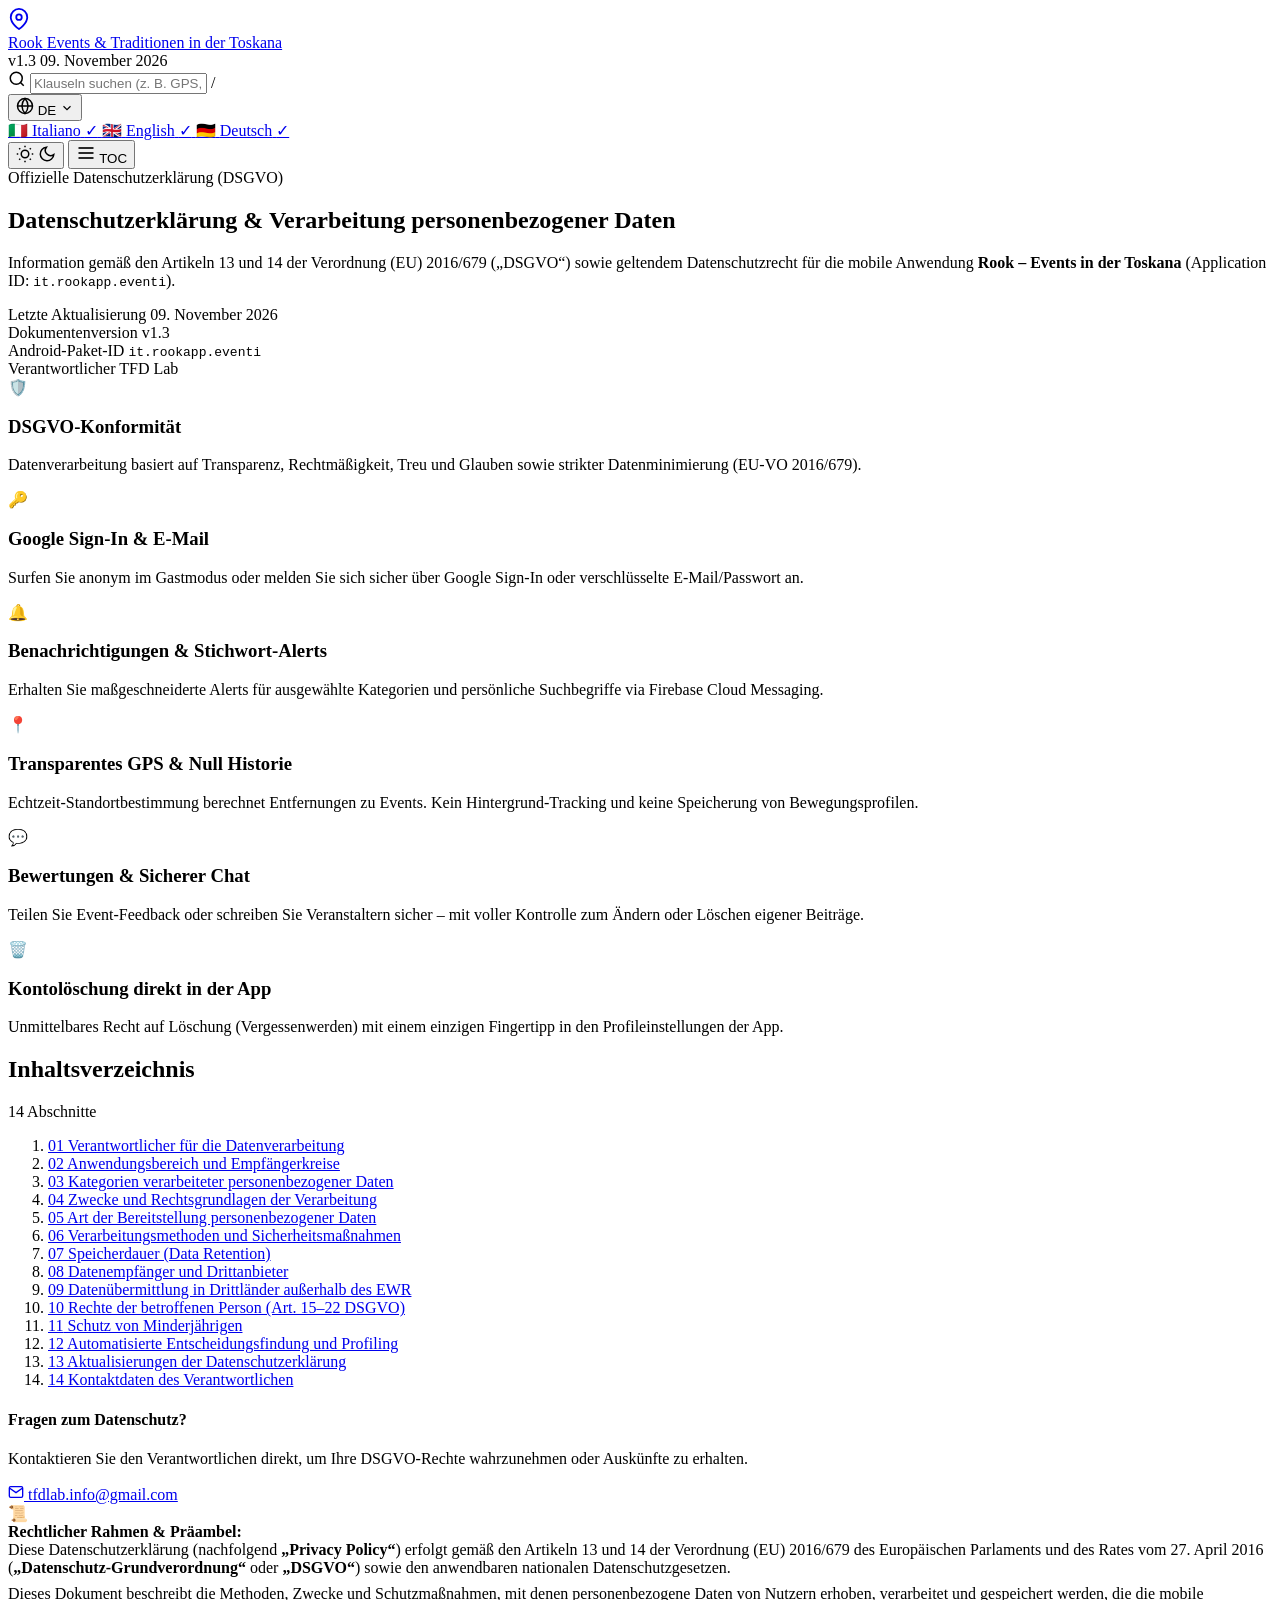
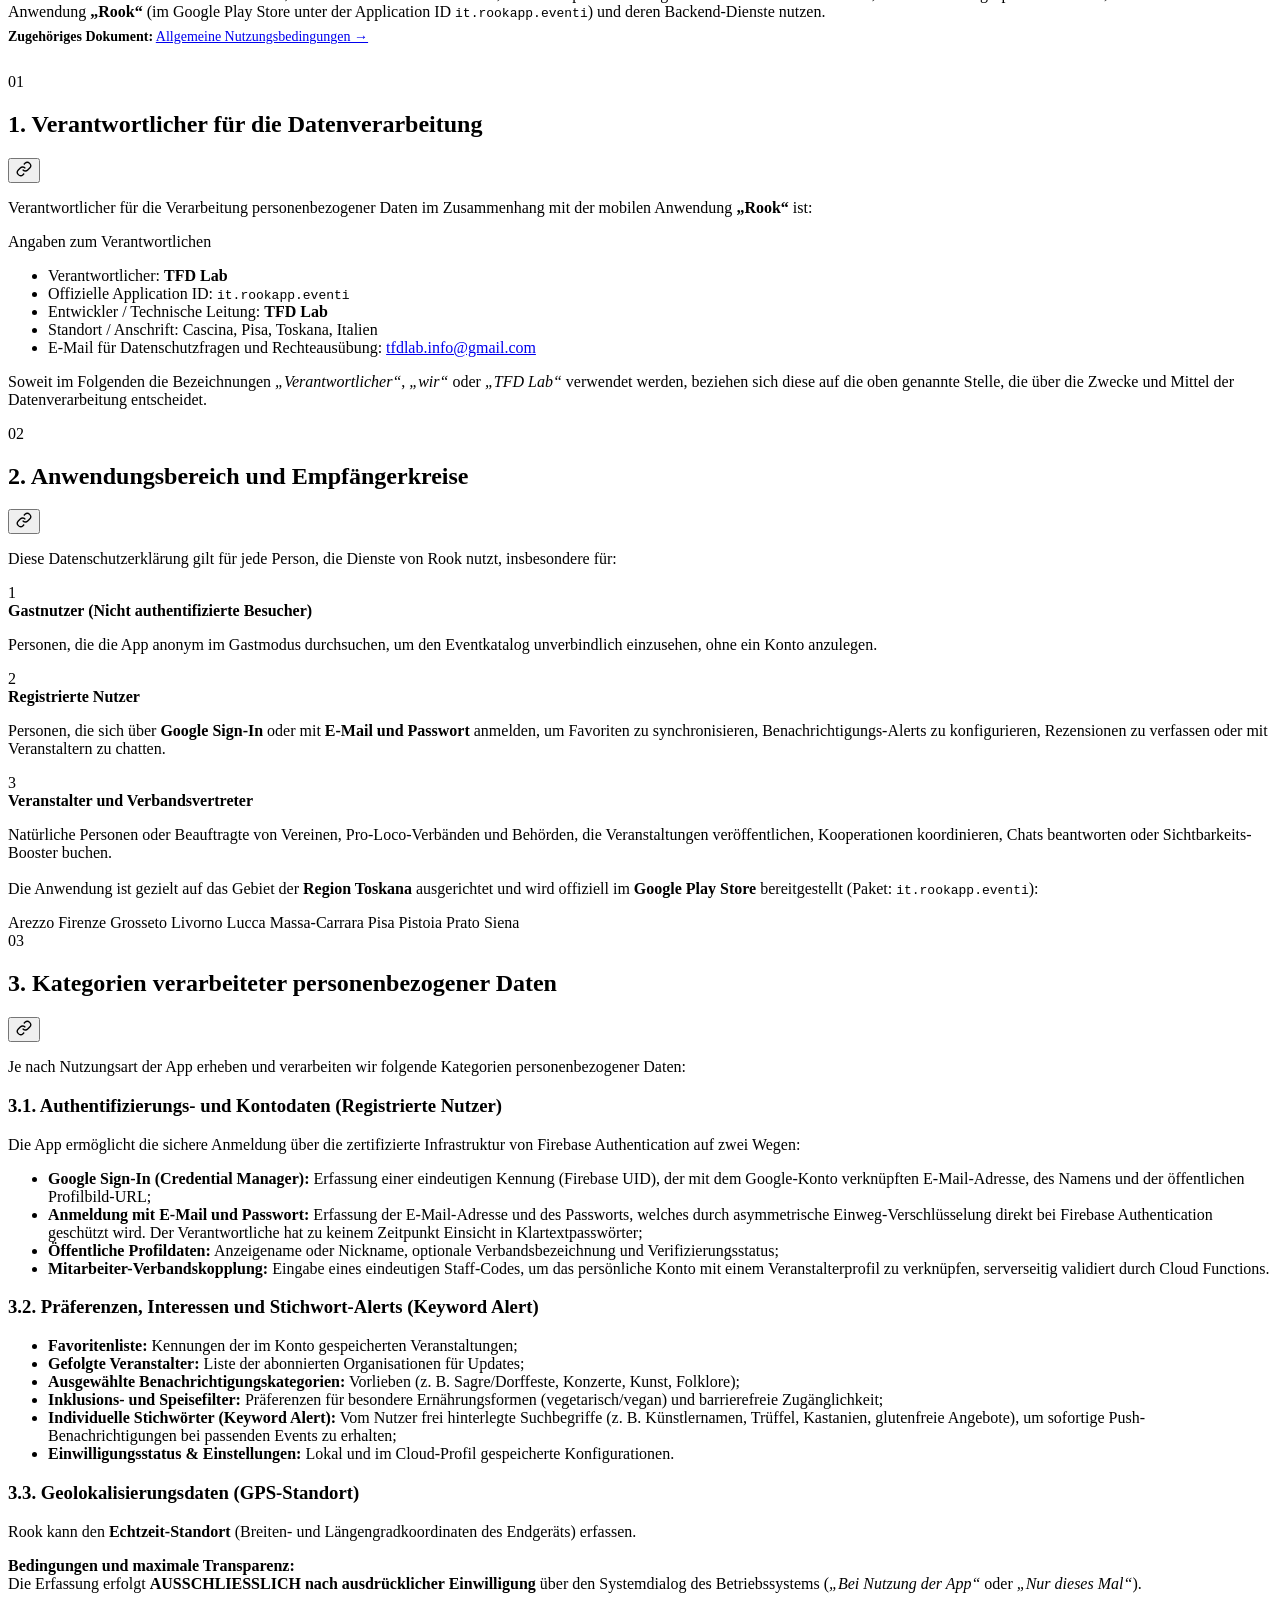
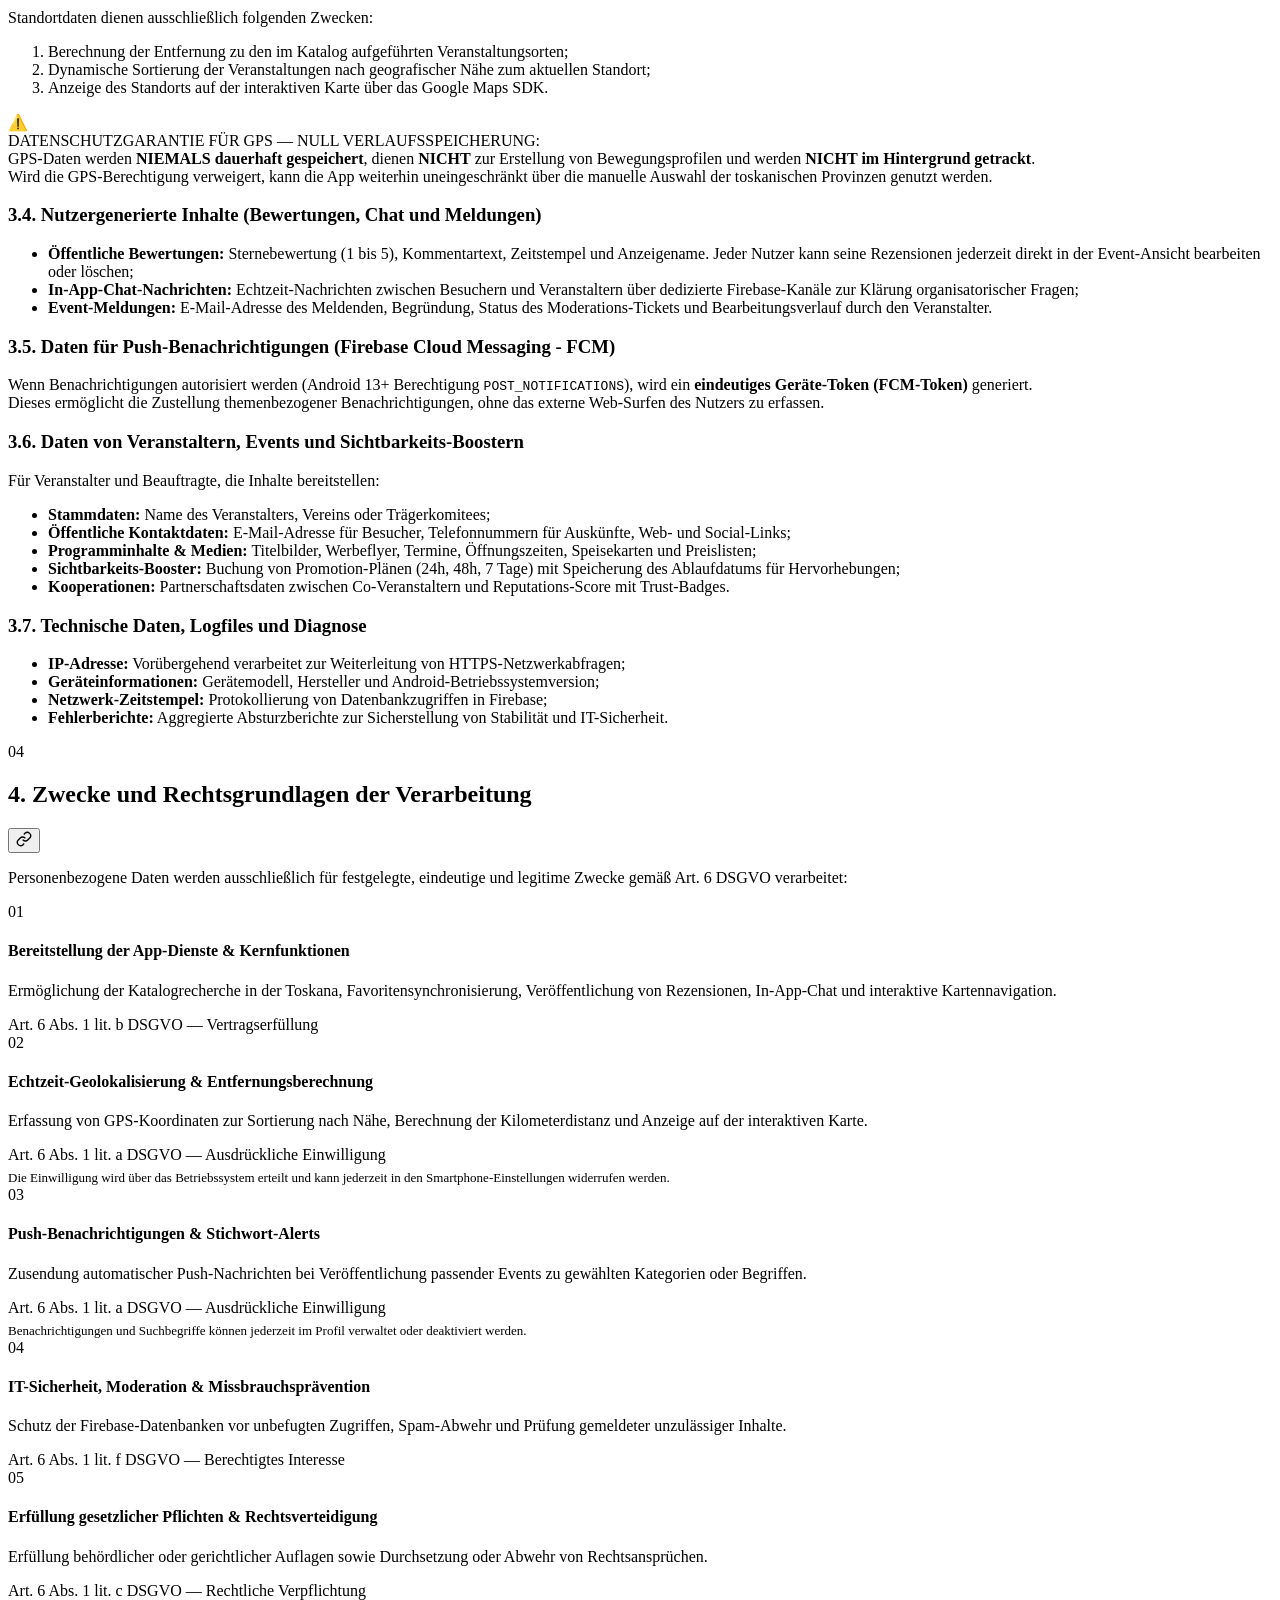
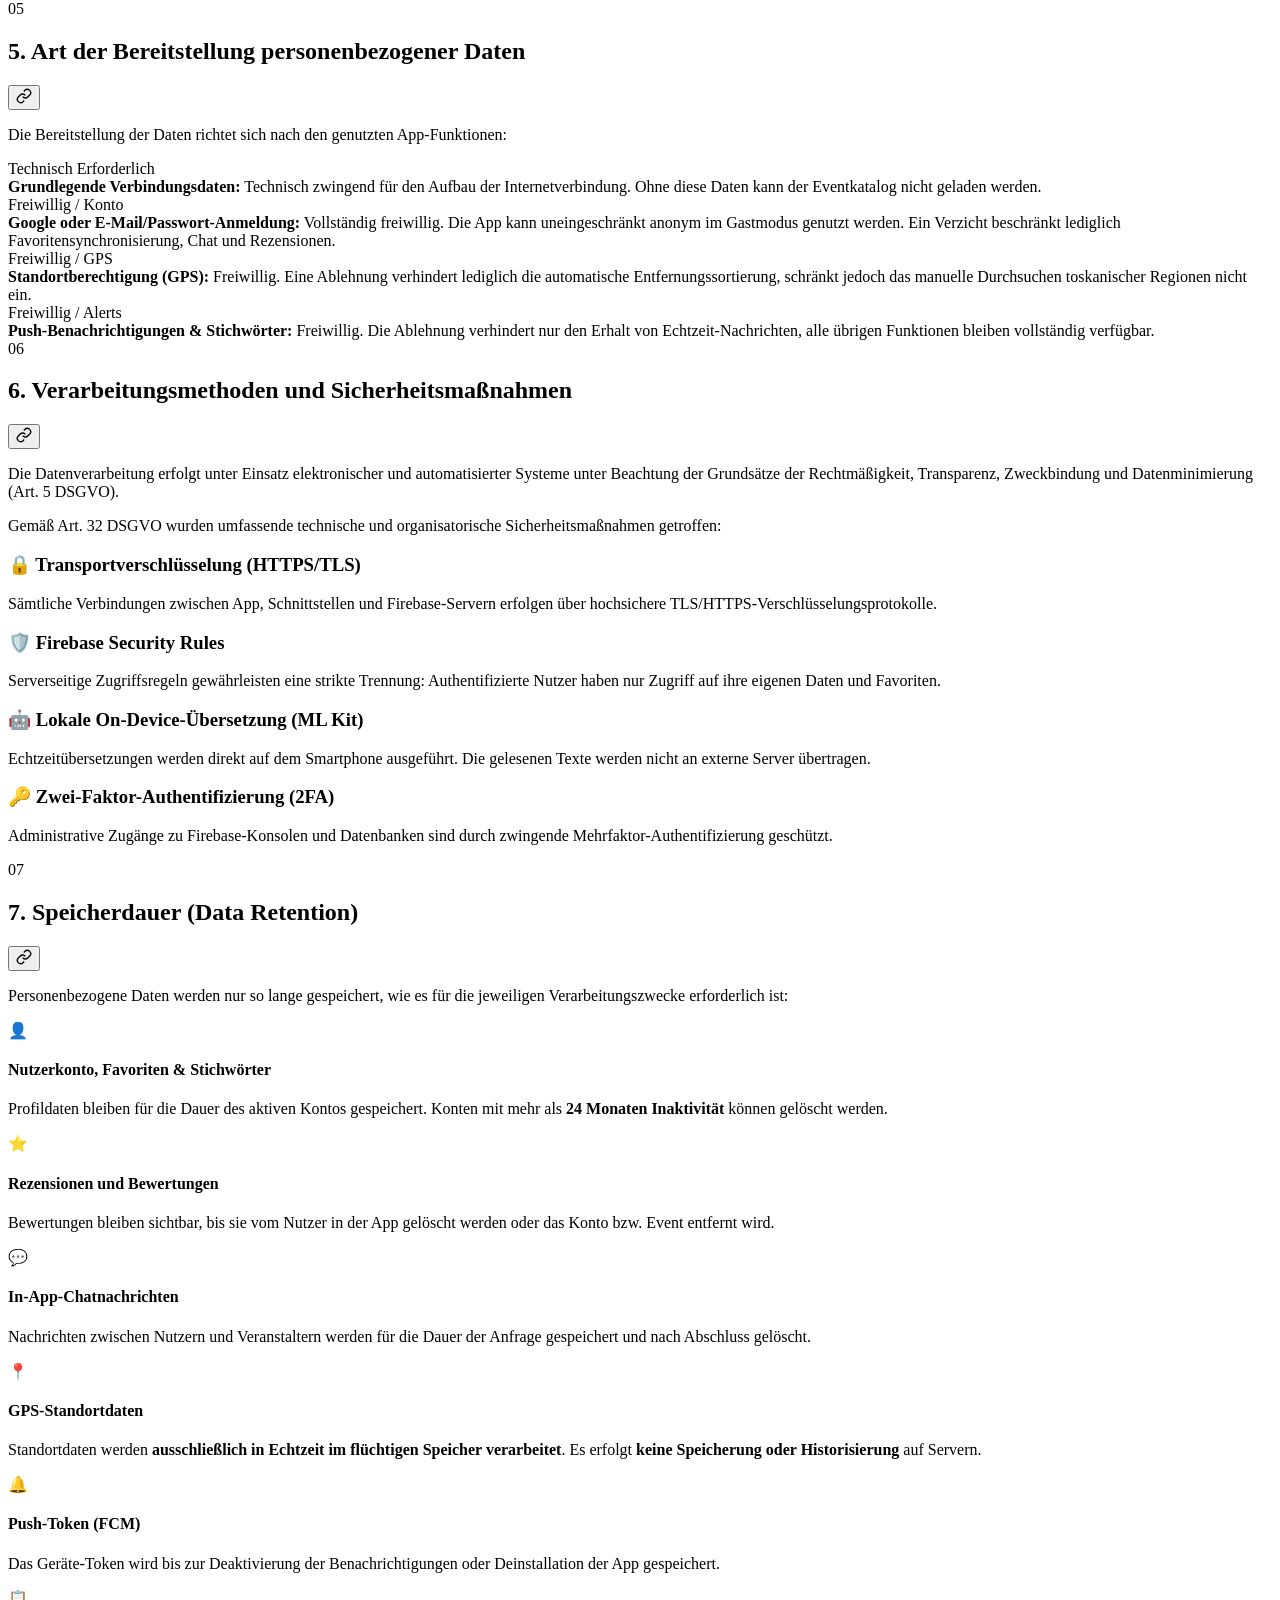
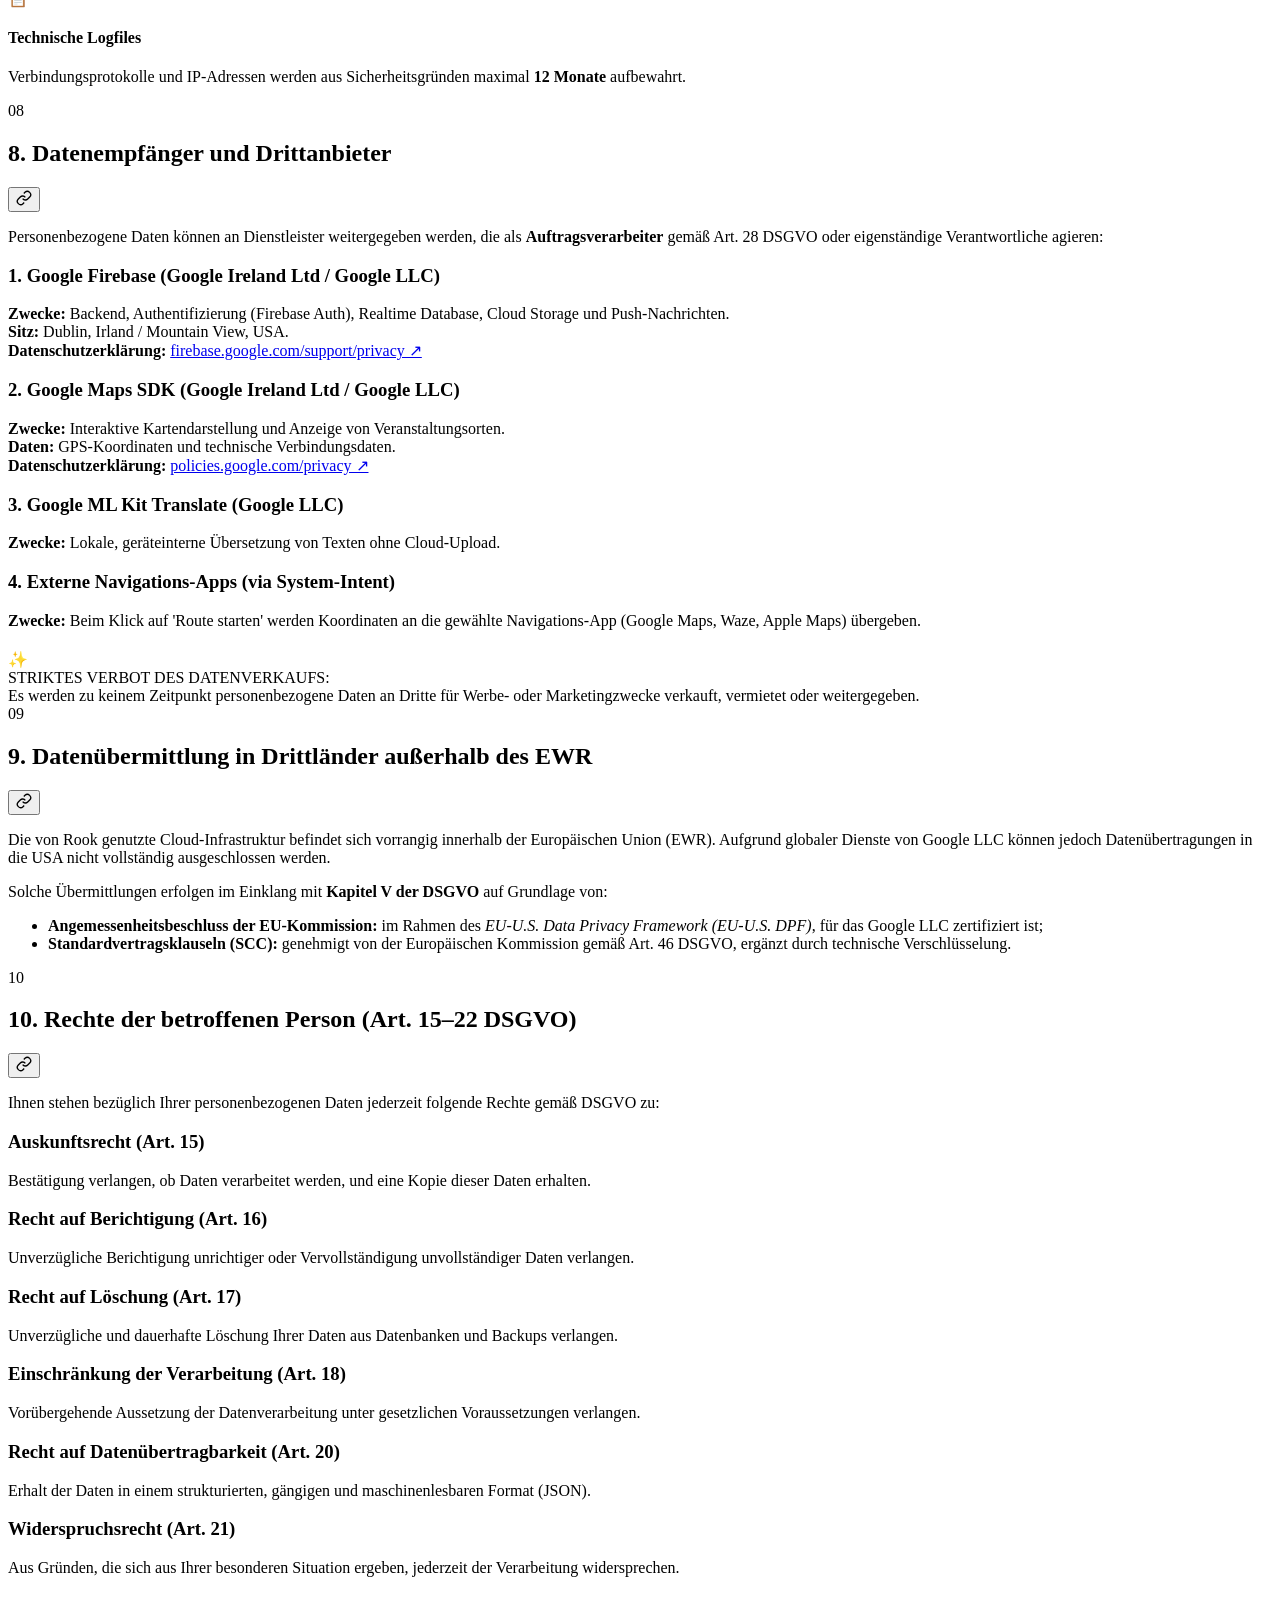
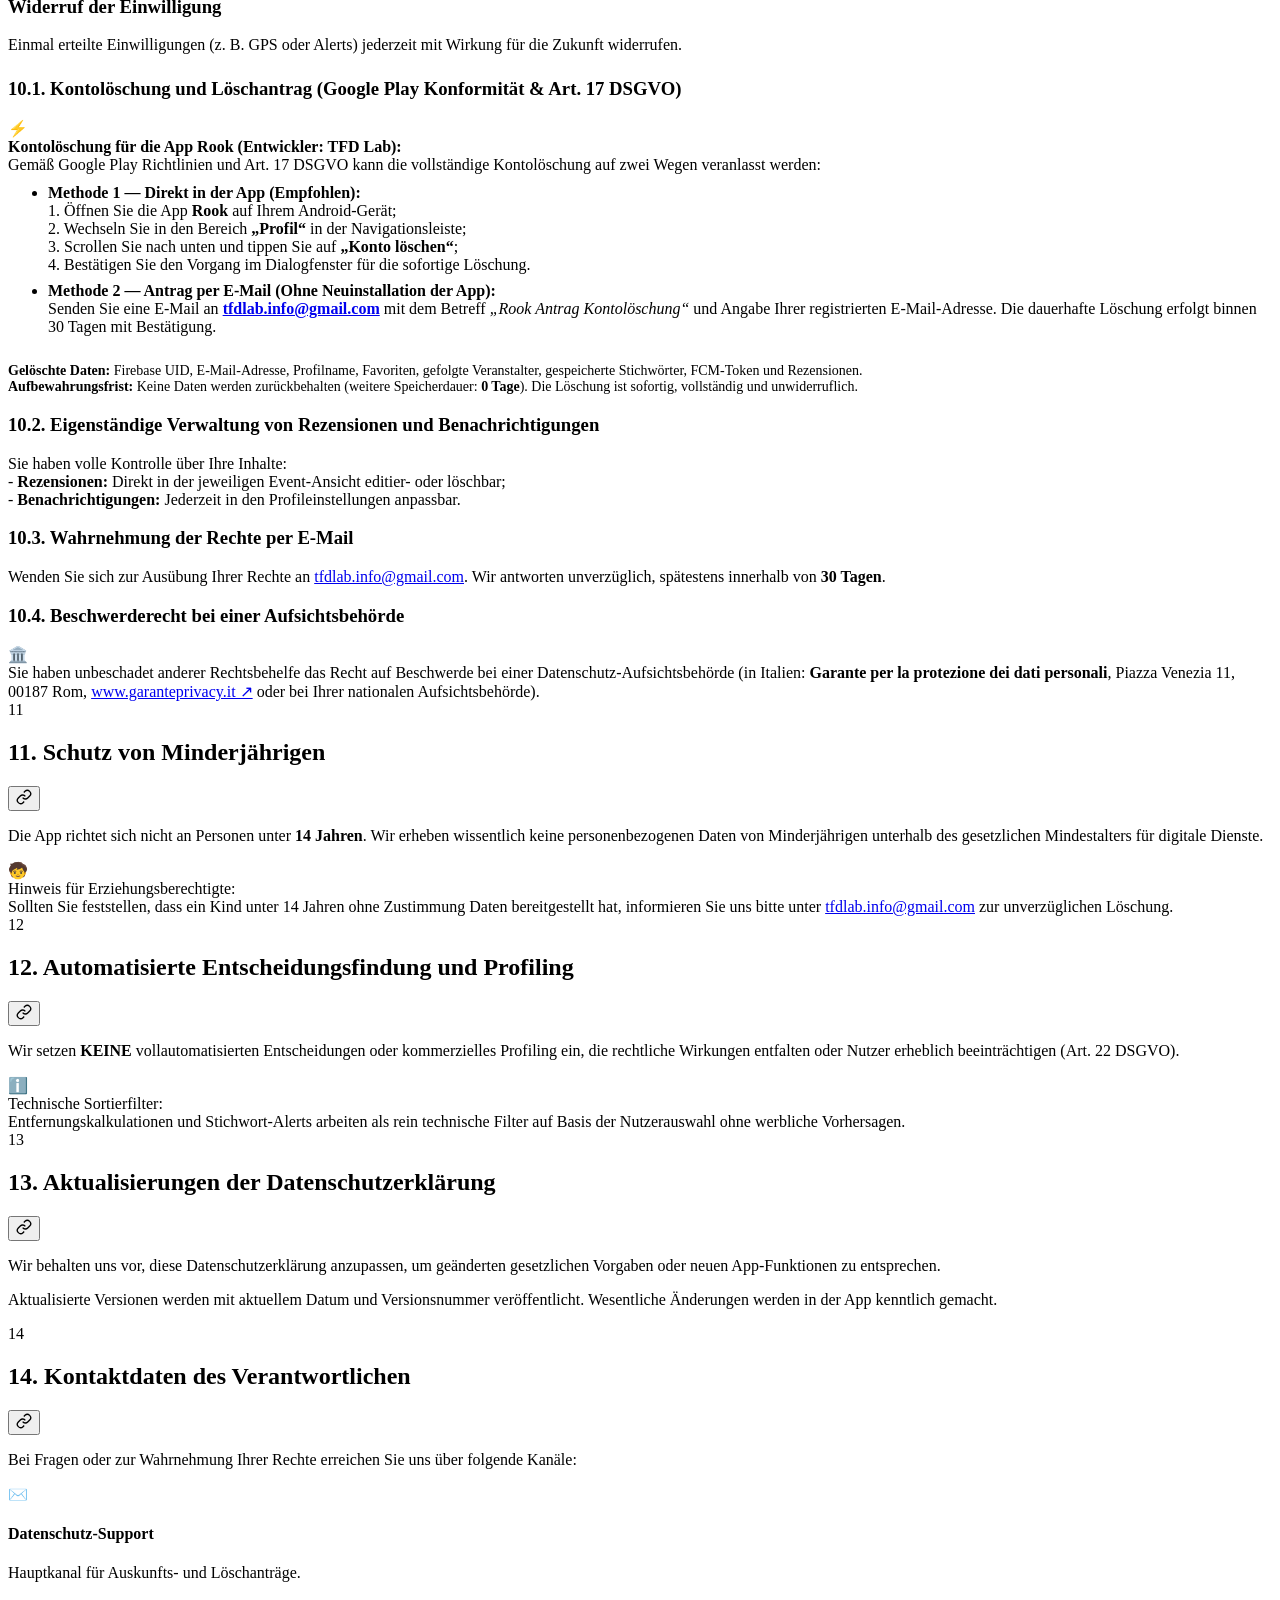
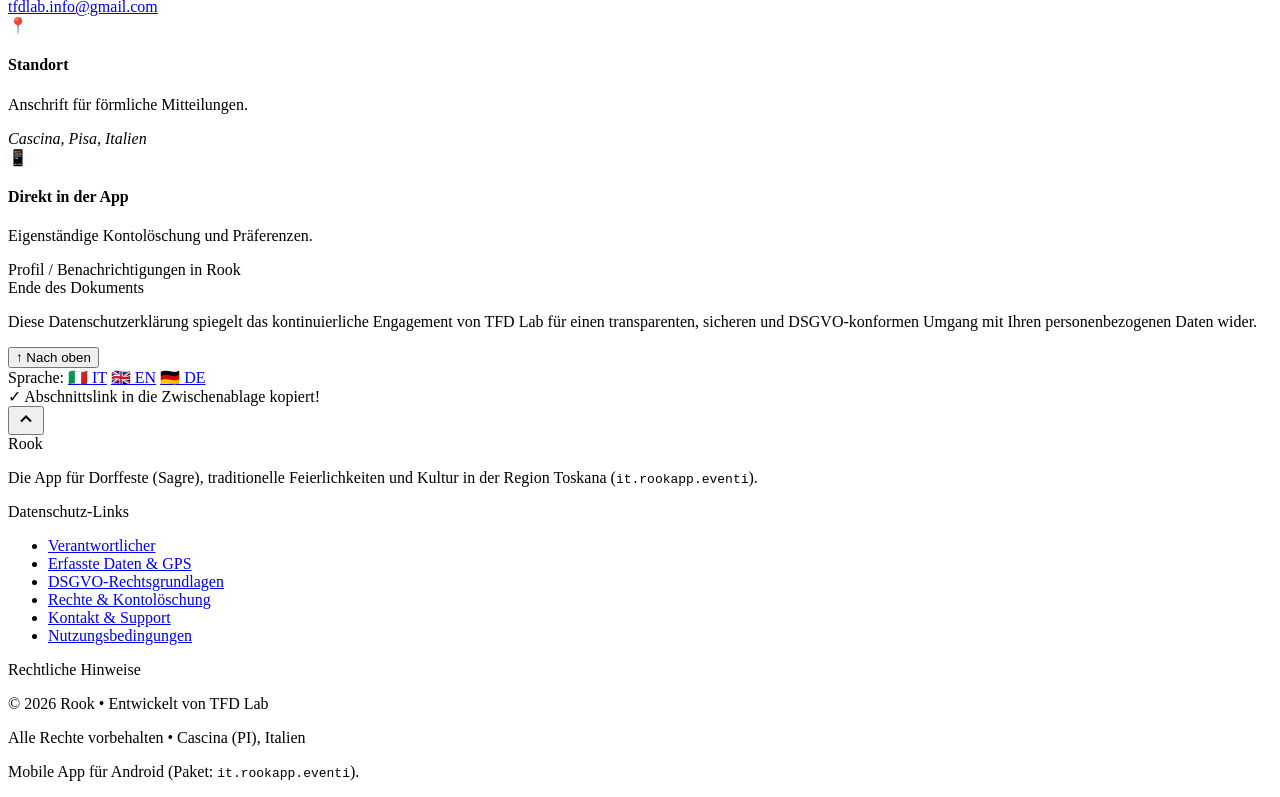
==== commit 65dbd803: "Aggiornamento Privacy Policy: routing multilingua corretto, rimozione tempo di lettura, gestore TFD " ====
--- a/de.html
+++ b/de.html
@@ -2,7 +2,7 @@
 <html lang="de">
 <head>
   <meta charset="UTF-8">
-  <meta name="viewport" content="width=device-width, initial-scale=1.0">
+  <meta name="viewport" content="width=device-width, initial-scale=1.0, maximum-scale=5.0">
   <title>Datenschutzerklärung — Rook</title>
   <meta name="description" content="Informationen zur Verarbeitung personenbezogener Daten (Datenschutzerklärung) der mobilen Anwendung Rook – Events in der Toskana (it.rookapp.eventi) gemäß EU-Verordnung 2016/679 (DSGVO).">
   <meta name="theme-color" content="#c84b31">
@@ -27,7 +27,7 @@
       <div class="brand-group">
         <a href="#hero" class="brand-logo" aria-label="Home">
           <span class="logo-icon">
-            <svg viewBox="0 0 24 24" width="24" height="24" fill="none" stroke="currentColor" stroke-width="2" stroke-linecap="round" stroke-linejoin="round">
+            <svg viewBox="0 0 24 24" width="22" height="22" fill="none" stroke="currentColor" stroke-width="2" stroke-linecap="round" stroke-linejoin="round">
               <path d="M21 10c0 7-9 13-9 13s-9-6-9-13a9 9 0 0 1 18 0z"></path>
               <circle cx="12" cy="10" r="3"></circle>
             </svg>
@@ -56,7 +56,7 @@
           <span class="search-shortcut" title="Press / or Ctrl+K to search">/</span>
         </div>
 
-        <!-- Language Switcher -->
+        <!-- Language Switcher Dropdown (Absolute Paths) -->
         <div class="lang-switcher" id="langSwitcher">
           <button id="langBtn" class="action-btn lang-btn" aria-haspopup="true" aria-expanded="false" title="Switch language">
             <svg class="icon-globe" viewBox="0 0 24 24" width="18" height="18" fill="none" stroke="currentColor" stroke-width="2">
@@ -70,17 +70,17 @@
             </svg>
           </button>
           <div class="lang-dropdown" id="langDropdown" role="menu">
-            <a href="index.html" class="lang-dropdown-item" data-lang="it" role="menuitem">
+            <a href="/privacy" class="lang-dropdown-item" data-lang="it" role="menuitem">
               <span class="flag">🇮🇹</span>
               <span class="label">Italiano</span>
               <span class="check">✓</span>
             </a>
-            <a href="en.html" class="lang-dropdown-item" data-lang="en" role="menuitem">
+            <a href="/privacy/en" class="lang-dropdown-item" data-lang="en" role="menuitem">
               <span class="flag">🇬🇧</span>
               <span class="label">English</span>
               <span class="check">✓</span>
             </a>
-            <a href="#" class="lang-dropdown-item active" data-lang="de" role="menuitem">
+            <a href="/privacy/de" class="lang-dropdown-item active" data-lang="de" role="menuitem">
               <span class="flag">🇩🇪</span>
               <span class="label">Deutsch</span>
               <span class="check">✓</span>
@@ -145,7 +145,7 @@
           Information gemäß den Artikeln 13 und 14 der Verordnung (EU) 2016/679 („DSGVO“) sowie geltendem Datenschutzrecht für die mobile Anwendung <strong>Rook – Events in der Toskana</strong> (Application ID: <code>it.rookapp.eventi</code>).
         </p>
 
-        <!-- Metadata Strip -->
+        <!-- Metadata Strip (No Reading Time, Gestore = TFD Lab) -->
         <div class="meta-strip">
           <div class="meta-item">
             <span class="meta-label">Letzte Aktualisierung</span>
@@ -163,13 +163,8 @@
           </div>
           <div class="meta-divider"></div>
           <div class="meta-item">
-            <span class="meta-label">Verantwortlicher / Entwicklung</span>
-            <span class="meta-value">Project Rook &bull; TFDLab</span>
-          </div>
-          <div class="meta-divider"></div>
-          <div class="meta-item">
-            <span class="meta-label">Lesezeit</span>
-            <span class="meta-value" id="readTimeEstimate">~8 Minuten</span>
+            <span class="meta-label">Verantwortlicher</span>
+            <span class="meta-value">TFD Lab</span>
           </div>
         </div>
 
@@ -275,7 +270,7 @@
             <strong>Rechtlicher Rahmen & Präambel:</strong><br>
             Diese Datenschutzerklärung (nachfolgend <strong>„Privacy Policy“</strong>) erfolgt gemäß den Artikeln 13 und 14 der Verordnung (EU) 2016/679 des Europäischen Parlaments und des Rates vom 27. April 2016 (<strong>„Datenschutz-Grundverordnung“</strong> oder <strong>„DSGVO“</strong>) sowie den anwendbaren nationalen Datenschutzgesetzen.
             <p style="margin-top: 8px; margin-bottom: 0;">
-              Dieses Dokument beschreibt die Methoden, Zwecke und Schutzmaßnahmen, mit denen personenbezogene Daten von Nutzern erhoben, verarbeitet und gespeichert werden, die die mobile Anwendung <strong>„Rook“</strong> (im Google Play Store unter der Application ID <code>it.rookapp.eventi</code>, ursprünglich als <em>„CosaFare“</em> entwickelt) und deren Backend-Dienste nutzen.
+              Dieses Dokument beschreibt die Methoden, Zwecke und Schutzmaßnahmen, mit denen personenbezogene Daten von Nutzern erhoben, verarbeitet und gespeichert werden, die die mobile Anwendung <strong>„Rook“</strong> (im Google Play Store unter der Application ID <code>it.rookapp.eventi</code>) und deren Backend-Dienste nutzen.
             </p>
             <p style="margin-top: 8px; margin-bottom: 0; font-size: 0.875rem;">
               <strong>Zugehöriges Dokument:</strong> <a href="/terms/de" class="link-styled">Allgemeine Nutzungsbedingungen &rarr;</a>
@@ -307,8 +302,8 @@
               <div class="operator-badge">Angaben zum Verantwortlichen</div>
               <ul class="operator-details">
                 <li>
-                  <span class="detail-label">Projektträger:</span>
-                  <span class="detail-value"><strong>Rook</strong> (ursprünglich entwickelt als <em>CosaFare</em>)</span>
+                  <span class="detail-label">Verantwortlicher:</span>
+                  <span class="detail-value"><strong>TFD Lab</strong></span>
                 </li>
                 <li>
                   <span class="detail-label">Offizielle Application ID:</span>
@@ -316,7 +311,7 @@
                 </li>
                 <li>
                   <span class="detail-label">Entwickler / Technische Leitung:</span>
-                  <span class="detail-value"><strong>TFDLab</strong></span>
+                  <span class="detail-value"><strong>TFD Lab</strong></span>
                 </li>
                 <li>
                   <span class="detail-label">Standort / Anschrift:</span>
@@ -329,7 +324,7 @@
               </ul>
             </div>
 
-            <p>Soweit im Folgenden die Bezeichnungen <em>„Verantwortlicher“</em>, <em>„wir“</em> oder <em>„Rook“</em> verwendet werden, beziehen sich diese auf die oben genannte Stelle, die über die Zwecke und Mittel der Datenverarbeitung entscheidet.</p>
+            <p>Soweit im Folgenden die Bezeichnungen <em>„Verantwortlicher“</em>, <em>„wir“</em> oder <em>„TFD Lab“</em> verwendet werden, beziehen sich diese auf die oben genannte Stelle, die über die Zwecke und Mittel der Datenverarbeitung entscheidet.</p>
           </div>
         </article>
 
@@ -830,7 +825,7 @@
               <div class="callout callout-gdpr">
                 <div class="callout-icon">⚡</div>
                 <div class="callout-content">
-                  <strong>Kontolöschung für die App Rook (Entwickler: TFDLab):</strong><br>
+                  <strong>Kontolöschung für die App Rook (Entwickler: TFD Lab):</strong><br>
                   Gemäß Google Play Richtlinien und Art. 17 DSGVO kann die vollständige Kontolöschung auf zwei Wegen veranlasst werden:
                   <ul class="styled-list" style="margin-top: 10px;">
                     <li><strong>Methode 1 — Direkt in der App (Empfohlen):</strong><br>1. Öffnen Sie die App <strong>Rook</strong> auf Ihrem Android-Gerät;<br>2. Wechseln Sie in den Bereich <strong>„Profil“</strong> in der Navigationsleiste;<br>3. Scrollen Sie nach unten und tippen Sie auf <strong>„Konto löschen“</strong>;<br>4. Bestätigen Sie den Vorgang im Dialogfenster für die sofortige Löschung.</li>
@@ -994,7 +989,7 @@
         <div class="doc-closure">
           <div class="closure-badge">Ende des Dokuments</div>
           <p class="closure-text">
-            Diese Datenschutzerklärung spiegelt das kontinuierliche Engagement von Rook und TFDLab für einen transparenten, sicheren und DSGVO-konformen Umgang mit Ihren personenbezogenen Daten wider.
+            Diese Datenschutzerklärung spiegelt das kontinuierliche Engagement von TFD Lab für einen transparenten, sicheren und DSGVO-konformen Umgang mit Ihren personenbezogenen Daten wider.
           </p>
           <div class="closure-actions">
             <button onclick="window.scrollTo({ top: 0, behavior: 'smooth' })" class="btn-secondary">
@@ -1002,9 +997,9 @@
             </button>
             <div class="closure-lang-group" aria-label="Language selector">
               <span class="closure-lang-label">Sprache:</span>
-              <a href="index.html" class="closure-lang-btn" data-lang="it">🇮🇹 IT</a>
-              <a href="en.html" class="closure-lang-btn" data-lang="en">🇬🇧 EN</a>
-              <a href="#" class="closure-lang-btn active" data-lang="de">🇩🇪 DE</a>
+              <a href="/privacy" class="closure-lang-btn" data-lang="it">🇮🇹 IT</a>
+              <a href="/privacy/en" class="closure-lang-btn" data-lang="en">🇬🇧 EN</a>
+              <a href="/privacy/de" class="closure-lang-btn active" data-lang="de">🇩🇪 DE</a>
             </div>
           </div>
         </div>
@@ -1032,7 +1027,7 @@
       <div class="footer-brand">
         <span class="footer-logo">Rook</span>
         <p class="footer-desc">
-          Die App für Dorffeste (Sagre), traditionelle Feierlichkeiten und Kultur in der Toskana (<code>it.rookapp.eventi</code>).
+          Die App für Dorffeste (Sagre), traditionelle Feierlichkeiten und Kultur in der Region Toskana (<code>it.rookapp.eventi</code>).
         </p>
       </div>
       <div class="footer-links">
@@ -1048,7 +1043,7 @@
       </div>
       <div class="footer-meta">
         <span class="footer-title">Rechtliche Hinweise</span>
-        <p>&copy; 2026 Rook &bull; Entwickelt von TFDLab</p>
+        <p>&copy; 2026 Rook &bull; Entwickelt von TFD Lab</p>
         <p>Alle Rechte vorbehalten &bull; Cascina (PI), Italien</p>
         <p class="footer-note">Mobile App für Android (Paket: <code>it.rookapp.eventi</code>).</p>
       </div>
